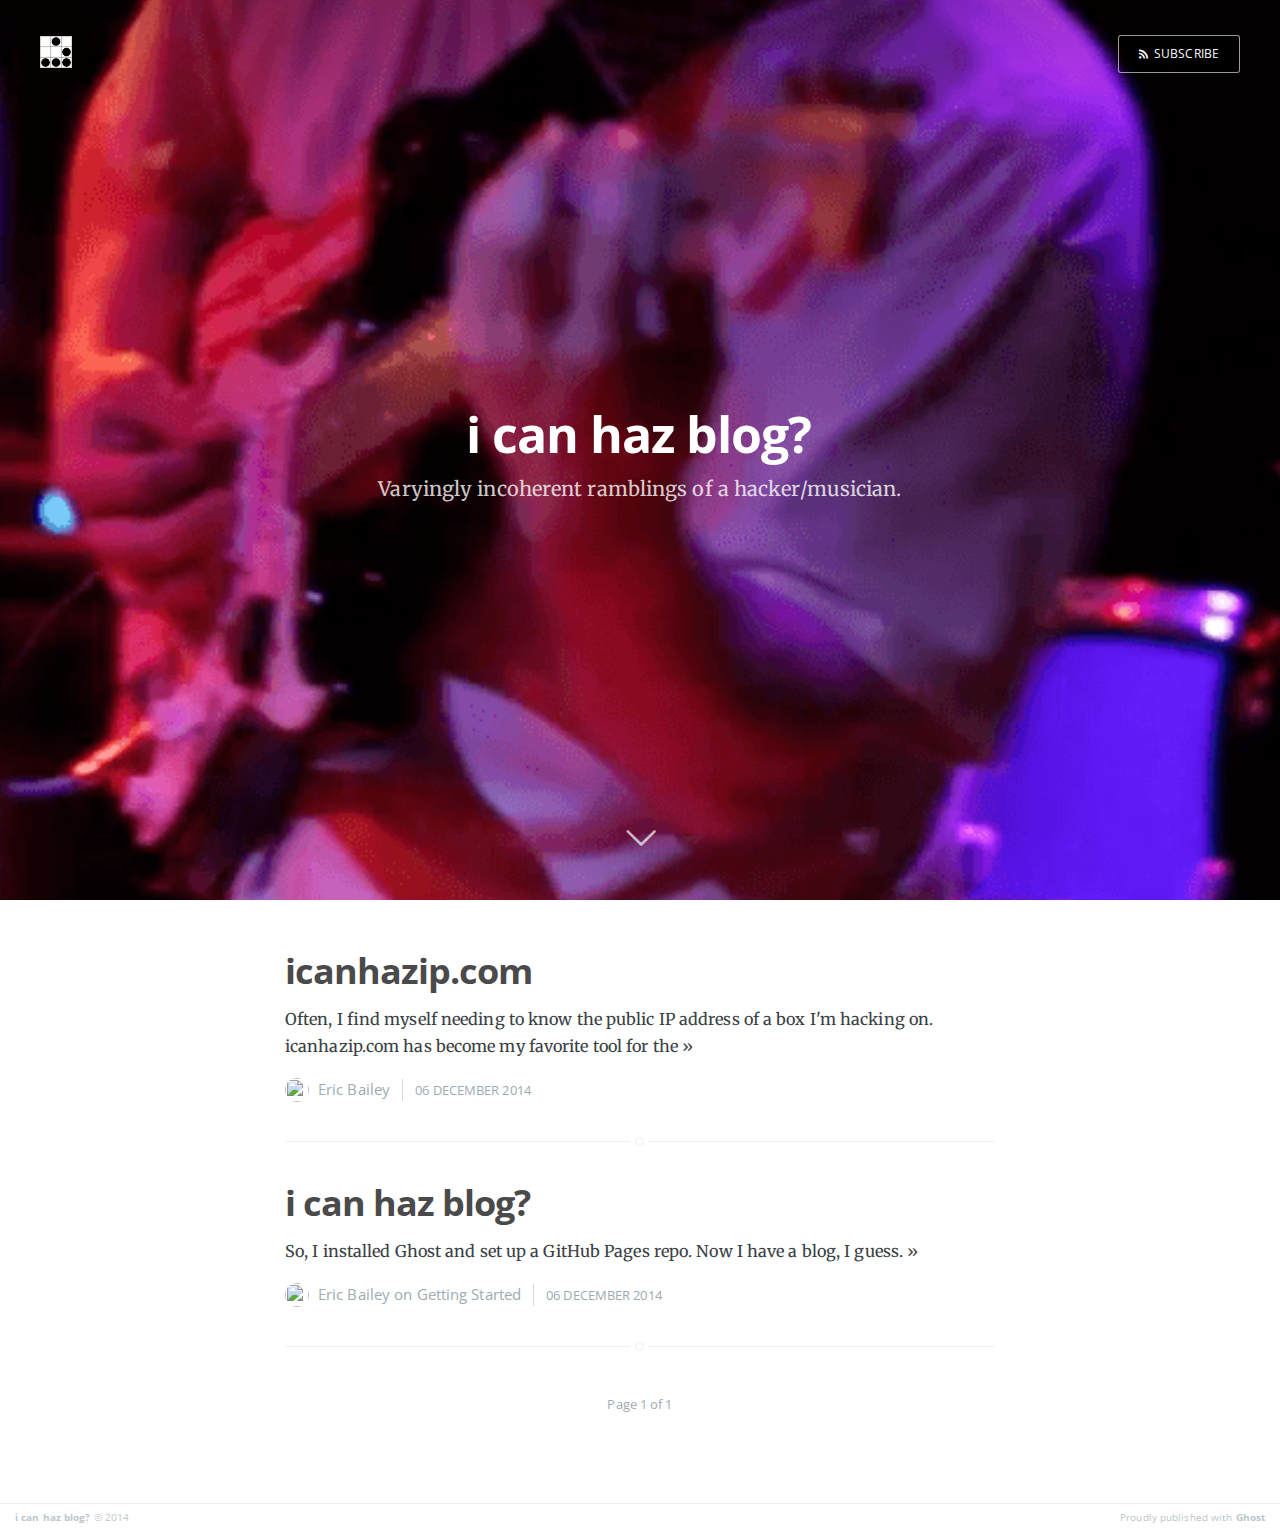
==== index.html @ 77fce828 "Blog update at 2014-12-06 21:45:17" ====
<head>
    <meta charset="utf-8">
    <meta http-equiv="X-UA-Compatible" content="IE=edge">

    <title>i can haz blog?</title>
    <meta name="description" content="Varyingly incoherent ramblings of a hacker/musician.">

    <meta name="HandheldFriendly" content="True">
    <meta name="viewport" content="width=device-width, initial-scale=1.0">

    <link rel="shortcut icon" href="favicon.ico">

    <link rel="stylesheet" type="text/css" href="assets/css/screen.css?v=f6a0a87b27">
    <link rel="stylesheet" type="text/css" href="http://fonts.googleapis.com/css?family=Merriweather:300,700,700italic,300italic%7COpen+Sans:700,400">
    <link rel="stylesheet" type="text/css" href="assets/css/prism.css?v=f6a0a87b27">

    <link rel="canonical" href="index.html">
    <meta name="generator" content="Ghost 0.5">
    <link rel="alternate" type="application/rss+xml" title="i can haz blog?" href="rss/index.html">
</head>
<body class="home-template">

    
<header class="main-header " style="background-image: url(content/images/2014/12/eb-optimized.png)">
    <nav class="main-nav overlay clearfix">
        <a class="blog-logo" href="index.html"><img src="content/images/2014/12/glider.png" alt="Blog Logo"></a>
        <a class="subscribe-button icon-feed" href="rss/index.rss">Subscribe</a>
    </nav>
    <div class="vertical">
        <div class="main-header-content inner">
            <h1 class="page-title">i can haz blog?</h1>
            <h2 class="page-description">Varyingly incoherent ramblings of a hacker/musician.</h2>
        </div>
    </div>
    <a class="scroll-down icon-arrow-left" href="index.html#content" data-offset="-45"><span class="hidden">Scroll Down</span></a>
</header>

<main id="content" class="content" role="main">

    <div class="extra-pagination inner">
        <nav class="pagination" role="navigation">
        <span class="page-number">Page 1 of 1</span>
    </nav>
    </div>
    
    <article class="post">
        <header class="post-header">
            <h2 class="post-title"><a href="icanhazip-com/">icanhazip.com</a></h2>
        </header>
        <section class="post-excerpt">
            <p>Often, I find myself needing to know the public IP address of a box I'm hacking on. icanhazip.com has become my favorite tool for the <a class="read-more" href="icanhazip-com/">»</a></p>
        </section>
        <footer class="post-meta">
            <img class="author-thumb" src="http://www.gravatar.com/avatar/527cc023ca1a56c9072424f7c44ab118?d=404&amp;s=250" alt="Author image" nopin="nopin">
            <a href="author/eric/">Eric Bailey</a>
            
            <time class="post-date" datetime="2014-12-06">06 December 2014</time>
        </footer>
    </article>
    <article class="post tag-getting-started">
        <header class="post-header">
            <h2 class="post-title"><a href="i-can-haz-blog/">i can haz blog?</a></h2>
        </header>
        <section class="post-excerpt">
            <p>So, I installed Ghost and set up a GitHub Pages repo. Now I have a blog, I guess. <a class="read-more" href="i-can-haz-blog/">»</a></p>
        </section>
        <footer class="post-meta">
            <img class="author-thumb" src="http://www.gravatar.com/avatar/527cc023ca1a56c9072424f7c44ab118?d=404&amp;s=250" alt="Author image" nopin="nopin">
            <a href="author/eric/">Eric Bailey</a>
             on <a href="tag/getting-started/">Getting Started</a>
            <time class="post-date" datetime="2014-12-06">06 December 2014</time>
        </footer>
    </article>
    
    <nav class="pagination" role="navigation">
        <span class="page-number">Page 1 of 1</span>
    </nav>

</main>

    <footer class="site-footer clearfix">
         <section class="copyright"><a href="index.html">i can haz blog?</a> © 2014</section>
         <section class="poweredby">Proudly published with <a href="https://ghost.org">Ghost</a></section>
    </footer>

    <script src="public/jquery.js?v=f6a0a87b27"></script>

    <script type="text/javascript" src="assets/js/jquery.fitvids.js?v=f6a0a87b27"></script>
    <script type="text/javascript" src="assets/js/index.js?v=f6a0a87b27"></script>
    <script type="text/javascript" src="assets/js/prism.js?v=f6a0a87b27"></script>

</body>
---- assets/css/screen.css ----
/* ==========================================================================
   Table of Contents
   ========================================================================== */

/*

    0.  Normalize
    1.  Icons
    2.  General
    3.  Utilities
    4.  General
    5.  Single Post
    6.  Tag Archive
    7.  Third Party Elements
    8.  Pagination
    9.  Footer
    10. Media Queries (Tablet)
    11. Media Queries (Mobile)
    12. Animations

*/

/* ==========================================================================
   0. Normalize.css v2.1.3 | MIT License | git.io/normalize | (minified)
   ========================================================================== */

article, aside, details,
figcaption, figure,
footer, header, hgroup,
main, nav, section,
summary { display: block; }
audio, canvas, video { display: inline-block; }
audio:not([controls]) { display: none; height: 0; }
[hidden], template { display: none; }
html {
   font-family: sans-serif;
   -ms-text-size-adjust: 100%;
   -webkit-text-size-adjust: 100%;
}
body { margin: 0; }
a { background: transparent; }
a:focus { outline: thin dotted; }
a:active, a:hover { outline: 0; }
h1 { font-size: 2em; margin: 0.67em 0; }
abbr[title] { border-bottom: 1px dotted; }
b, strong { font-weight: 700; }
dfn { font-style: italic; }
hr {
   -moz-box-sizing: content-box;
   box-sizing: content-box;
   height: 0;
}
mark { background: #FF0; color: #000; }
code, kbd, pre,
samp { font-family: monospace, serif; font-size: 1em; }
pre { white-space: pre-wrap; }
q { quotes: "\201C" "\201D" "\2018" "\2019"; }
small { font-size: 80%; }
sub, sup {
   font-size: 75%;
   line-height: 0;
   position: relative;
   vertical-align: baseline;
}
sup { top: -0.5em; }
sub { bottom: -0.25em; }
img { border: 0; }
svg:not(:root) { overflow: hidden; }
figure { margin: 0; }
fieldset {
   border: 1px solid #c0c0c0;
   margin: 0 2px;
   padding: 0.35em 0.625em 0.75em;
}
legend { border: 0; padding: 0; }
button, input, select,
textarea { font-family: inherit; font-size: 100%; margin: 0; }
button, input { line-height: normal; }
button, select { text-transform: none; }
button, html input[type="button"],
input[type="reset"], input[type="submit"] {
   -webkit-appearance: button;
   cursor: pointer;
}
button[disabled], html input[disabled] { cursor: default; }
input[type="checkbox"],
input[type="radio"] { box-sizing: border-box; padding: 0; }
input[type="search"] {
   -webkit-appearance: textfield;
   -moz-box-sizing: content-box;
   -webkit-box-sizing: content-box;
   box-sizing: content-box;
}
input[type="search"]::-webkit-search-cancel-button,
input[type="search"]::-webkit-search-decoration { -webkit-appearance: none; }
button::-moz-focus-inner,
input::-moz-focus-inner { border: 0; padding: 0; }
textarea { overflow: auto; vertical-align: top; }
table { border-collapse: collapse; border-spacing: 0; }


/* ==========================================================================
   1. Icons - Sets up the icon font and respective classes
   ========================================================================== */

/* Import the font file with the icons in it */
@font-face {
    font-family: "casper-icons";
    src:url("../fonts/casper-icons.eot");
    src:url("../fonts/casper-icons.eot?") format("embedded-opentype"),
        url("../fonts/casper-icons.woff") format("woff"),
        url("../fonts/casper-icons.ttf") format("truetype"),
        url("../fonts/casper-icons.svg") format("svg");
    font-weight: normal;
    font-style: normal;
}

/* Apply these base styles to all icons */
[class^="icon-"]:before, [class*=" icon-"]:before {
    font-family: "casper-icons", "Open Sans", sans-serif;
    speak: none;
    font-style: normal;
    font-weight: normal;
    font-variant: normal;
    text-transform: none;
    line-height: 1;
    text-decoration: none !important;
    -webkit-font-smoothing: antialiased;
    -moz-osx-font-smoothing: grayscale;
}

/* Each icon is created by inserting the correct character into the
   content of the :before pseudo element. Like a boss. */
.icon-ghost:before {
    content: "\f600";
}
.icon-feed:before {
    content: "\f601";
}
.icon-twitter:before {
    content: "\f602";
    font-size: 1.1em;
}
.icon-google-plus:before {
    content: "\f603";
}
.icon-facebook:before {
    content: "\f604";
}
.icon-arrow-left:before {
    content: "\f605";
}
.icon-stats:before {
    content: "\f606";
}
.icon-location:before {
    content: "\f607";
    margin-left: -3px; /* Tracking fix */
}
.icon-link:before {
    content: "\f608";
}


/* ==========================================================================
   2. General - Setting up some base styles
   ========================================================================== */

html {
    height: 100%;
    max-height: 100%;
    font-size: 62.5%;
    -webkit-tap-highlight-color: rgba(0, 0, 0, 0);
}

body {
    height: 100%;
    max-height: 100%;
    font-family: "Merriweather", serif;
    letter-spacing: 0.01rem;
    font-size: 1.8rem;
    line-height: 1.75em;
    color: #3A4145;
    -webkit-font-feature-settings: 'kern' 1;
    -moz-font-feature-settings: 'kern' 1;
    -o-font-feature-settings: 'kern' 1;
}

::-moz-selection {
    background: #D6EDFF;
}

::selection {
    background: #D6EDFF;
}

h1, h2, h3,
h4, h5, h6 {
    -webkit-font-feature-settings: 'dlig' 1, 'liga' 1, 'lnum' 1, 'kern' 1;
    -moz-font-feature-settings: 'dlig' 1, 'liga' 1, 'lnum' 1, 'kern' 1;
    -o-font-feature-settings: 'dlig' 1, 'liga' 1, 'lnum' 1, 'kern' 1;
    color: #2E2E2E;
    line-height: 1.15em;
    margin: 0 0 0.4em 0;
    font-family: "Open Sans", sans-serif;
}

h1 {
    font-size: 5rem;
    letter-spacing: -2px;
    text-indent: -3px;
}

h2 {
    font-size: 3.6rem;
    letter-spacing: -1px;
}

h3 {
    font-size: 3rem;
}

h4 {
    font-size: 2.5rem;
}

h5 {
    font-size: 2rem;
}

h6 {
    font-size: 2rem;
}

a {
    color: #4A4A4A;
    transition: color ease 0.3s;
}

a:hover {
    color: #111;
}

p, ul, ol, dl {
    -webkit-font-feature-settings: 'liga' 1, 'onum' 1, 'kern' 1;
    -moz-font-feature-settings: 'liga' 1, 'onum' 1, 'kern' 1;
    -o-font-feature-settings: 'liga' 1, 'onum' 1, 'kern' 1;
    margin: 0 0 1.75em 0;
}

ol, ul {
    padding-left: 3rem;
}

ol ol, ul ul,
ul ol, ol ul {
    margin: 0 0 0.4em 0;
    padding-left: 2em;
}

dl dt {
    float: left;
    width: 180px;
    overflow: hidden;
    clear: left;
    text-align: right;
    text-overflow: ellipsis;
    white-space: nowrap;
    font-weight: 700;
    margin-bottom: 1em;
}

dl dd {
    margin-left: 200px;
    margin-bottom: 1em
}

li {
    margin: 0.4em 0;
}

li li {
    margin: 0;
}

hr {
    display: block;
    height: 1px;
    border: 0;
    border-top: #EFEFEF 1px solid;
    margin: 3.2em 0;
    padding: 0;
}

blockquote {
    -moz-box-sizing: border-box;
    box-sizing: border-box;
    margin: 1.75em 0 1.75em -2.2em;
    padding: 0 0 0 1.75em;
    border-left: #4A4A4A 0.4em solid;
}

blockquote p {
    margin: 0.8em 0;
    font-style: italic;
}

blockquote small {
    display: inline-block;
    margin: 0.8em 0 0.8em 1.5em;
    font-size: 0.9em;
    color: #CCC;
}

blockquote small:before { content: "\2014 \00A0"; }

blockquote cite {
    font-weight: 700;
}

blockquote cite a { font-weight: normal; }

mark {
    background-color: #FFC336;
}

code, tt {
    padding: 1px 3px;
    font-family: Inconsolata, monospace, sans-serif;
    font-size: 0.85em;
    white-space: pre-wrap;
    border: #E3EDF3 1px solid;
    background: #F7FAFB;
    border-radius: 2px;
}

pre {
    -moz-box-sizing: border-box;
    box-sizing: border-box;
    margin: 0 0 1.75em 0;
    border: #E3EDF3 1px solid;
    width: 100%;
    padding: 10px;
    font-family: Inconsolata, monospace, sans-serif;
    font-size: 0.9em;
    white-space: pre;
    overflow: auto;
    background: #F7FAFB;
    border-radius: 3px;
}

pre code, tt {
    font-size: inherit;
    white-space: -moz-pre-wrap;
    white-space: pre-wrap;
    background: transparent;
    border: none;
    padding: 0;
}

kbd {
    display: inline-block;
    margin-bottom: 0.4em;
    padding: 1px 8px;
    border: #CCC 1px solid;
    color: #666;
    text-shadow: #FFF 0 1px 0;
    font-size: 0.9em;
    font-weight: 700;
    background: #F4F4F4;
    border-radius: 4px;
    box-shadow:
        0 1px 0 rgba(0, 0, 0, 0.2),
        0 1px 0 0 #fff inset;
}

table {
    -moz-box-sizing: border-box;
    box-sizing: border-box;
    margin: 1.75em 0;
    width: 100%;
    max-width: 100%;
    background-color: transparent;
}

table th,
table td {
    padding: 8px;
    line-height: 20px;
    text-align: left;
    vertical-align: top;
    border-top: #EFEFEF 1px solid;
}

table th { color: #000; }

table caption + thead tr:first-child th,
table caption + thead tr:first-child td,
table colgroup + thead tr:first-child th,
table colgroup + thead tr:first-child td,
table thead:first-child tr:first-child th,
table thead:first-child tr:first-child td {
    border-top: 0;
}

table tbody + tbody { border-top: #EFEFEF 2px solid; }

table table table { background-color: #FFF; }

table tbody > tr:nth-child(odd) > td,
table tbody > tr:nth-child(odd) > th {
    background-color: #F6F6F6;
}

table.plain tbody > tr:nth-child(odd) > td,
table.plain tbody > tr:nth-child(odd) > th {
   background: transparent;
}

iframe, .fluid-width-video-wrapper {
    display: block;
    margin: 1.75em 0;
}

/* When a video is inside the fitvids wrapper, drop the
margin on the iframe, cause it breaks stuff. */
.fluid-width-video-wrapper iframe {
    margin: 0;
}


/* ==========================================================================
   3. Utilities - These things get used a lot
   ========================================================================== */

/* Clears shit */
.clearfix:before,
.clearfix:after {
    content: " ";
    display: table;
}
.clearfix:after { clear: both; }
.clearfix { *zoom: 1; }

/* Hides shit */
.hidden {
    text-indent: -9999px;
    visibility: hidden;
    display: none;
}

/* Creates a responsive wrapper that makes our content scale nicely */
.inner {
    position: relative;
    width: 80%;
    max-width: 710px;
    margin: 0 auto;
}

/* Centres vertically yo. (IE8+) */
.vertical {
    display: table-cell;
    vertical-align: middle;
}


/* ==========================================================================
   4. General - The main styles for the the theme
   ========================================================================== */

/* Big cover image on the home page */
.main-header {
    position: relative;
    display: table;
    width: 100%;
    height: 100%;
    margin-bottom: 5rem;
    text-align: center;
    background: #222 no-repeat center center;
    background-size: cover;
    overflow: hidden;
}

.main-header .inner {
    width: 80%;
}

.main-nav {
    position: relative;
    padding: 35px 40px;
    margin: 0 0 30px 0;
}

.main-nav a {
    text-decoration: none;
    font-family: 'Open Sans', sans-serif;
}

/* Create a bouncing scroll-down arrow on homepage with cover image */
.scroll-down {
    display: block;
    position: absolute;
    z-index: 100;
    bottom: 45px;
    left: 50%;
    margin-left: -16px;
    width: 34px;
    height: 34px;
    font-size: 34px;
    text-align: center;
    text-decoration: none;
    color: rgba(255,255,255,0.7);
    -webkit-transform: rotate(-90deg);
    transform: rotate(-90deg);
    -webkit-animation: bounce 4s 2s infinite;
    animation: bounce 4s 2s infinite;
}

/* Stop it bouncing and increase contrast when hovered */
.scroll-down:hover {
    color: #fff;
    -webkit-animation: none;
    animation: none;
}

/* Put a semi-opaque radial gradient behind the icon to make it more visible
   on photos which happen to have a light background. */
.home-template .main-header:after {
    display: block;
    content: " ";
    width: 150px;
    height: 130px;
    border-radius: 100%;
    position: absolute;
    bottom: 0;
    left: 50%;
    margin-left: -75px;
    background: -moz-radial-gradient(center, ellipse cover,  rgba(0,0,0,0.15) 0%, rgba(0,0,0,0) 70%, rgba(0,0,0,0) 100%);
    background: -webkit-gradient(radial, center center, 0px, center center, 100%, color-stop(0%,rgba(0,0,0,0.15)), color-stop(70%,rgba(0,0,0,0)), color-stop(100%,rgba(0,0,0,0)));
    background: -webkit-radial-gradient(center, ellipse cover,  rgba(0,0,0,0.15) 0%,rgba(0,0,0,0) 70%,rgba(0,0,0,0) 100%);
    background: radial-gradient(ellipse at center,  rgba(0,0,0,0.15) 0%,rgba(0,0,0,0) 70%,rgba(0,0,0,0) 100%);
}

/* Hide when there's no cover image or on page2+ */
.no-cover .scroll-down,
.no-cover.main-header:after,
.archive-template .scroll-down,
.archive-template .main-header:after {
    display: none
}

/* Appears in the top right corner of your home page */
.blog-logo {
    display: block;
    float: left;
    background: none !important;
    border: none !important;
}

.blog-logo img {
    -webkit-box-sizing: border-box;
    -moz-box-sizing: border-box;
    box-sizing: border-box;
    display: block;
    height: 38px;
    padding: 1px 0 5px 0;
    width: auto;
}

.back-button {
    -webkit-box-sizing: border-box;
    -moz-box-sizing: border-box;
    box-sizing: border-box;
    display: inline-block;
    float: left;
    height: 38px;
    padding: 0 15px 0 10px;
    border: transparent 1px solid;
    color: #9EABB3;
    text-align: center;
    font-size: 12px;
    text-transform: uppercase;
    line-height: 35px;
    border-radius: 3px;
    background: rgba(0,0,0,0.1);
    transition: all ease 0.3s;
}
.back-button:before {
    position: relative;
    bottom: -2px;
    font-size: 13px;
    line-height: 0;
    margin-right: 8px;
}

.subscribe-button {
    -webkit-box-sizing: border-box;
    -moz-box-sizing: border-box;
    box-sizing: border-box;
    display: inline-block;
    float: right;
    height: 38px;
    padding: 0 20px;
    border: transparent 1px solid;
    color: #9EABB3;
    text-align: center;
    font-size: 12px;
    text-transform: uppercase;
    line-height: 35px;
    white-space: nowrap;
    border-radius: 3px;
    background: rgba(0,0,0,0.1);
    transition: all ease 0.3s;
}
.subscribe-button:before {
    font-size: 9px;
    margin-right: 6px;
}

/* Special styles when overlaid on an image*/
.main-nav.overlay {
    position: absolute;
    top: 0;
    left: 0;
    right: 0;
    height: 70px;
    border: none;
    background: -moz-linear-gradient(top, rgba(0,0,0,0.2) 0%, rgba(0,0,0,0) 100%);
    background: -webkit-gradient(linear, left top, left bottom, color-stop(0%,rgba(0,0,0,0.2)), color-stop(100%,rgba(0,0,0,0)));
    background: -webkit-linear-gradient(top, rgba(0,0,0,0.2) 0%,rgba(0,0,0,0) 100%);
    background: linear-gradient(to bottom, rgba(0,0,0,0.2) 0%,rgba(0,0,0,0) 100%);
}
.no-cover .main-nav.overlay,
.no-cover .back-button,
.no-cover .subscribe-button {
    background: none;
}

.main-nav.overlay a {
    color: #fff;
}

.main-nav.overlay .back-button,
.main-nav.overlay .subscribe-button {
    border-color: rgba(255,255,255,0.6);
}

.main-nav.overlay a:hover {
    color: #222;
    border-color: #fff;
    background: #fff;
    transition: all 0.1s ease;
}

/* Add a border to the buttons on hover */
.back-button:hover,
.subscribe-button:hover {
    border-color: #bfc8cd;
    color: #9EABB3;
}

/* The details of your blog. Defined in ghost/settings/ */
.page-title {
    margin: 10px 0 10px 0;
    font-size: 5rem;
    letter-spacing: -1px;
    font-weight: 700;
    font-family: "Open Sans", sans-serif;
    color: #fff;
}

.page-description {
    margin: 0;
    font-size: 2rem;
    line-height: 1.5em;
    font-weight: 400;
    font-family: "Merriweather", serif;
    letter-spacing: 0.01rem;
    color: rgba(255,255,255,0.8);
}

.no-cover.main-header {
    min-height: 160px;
    max-height: 40%;
    background: #f5f8fa;
}

.no-cover .page-title {
    color: rgba(0,0,0,0.8);
}

.no-cover .page-description {
    color: rgba(0,0,0,0.5);
}

.no-cover .main-nav.overlay .back-button,
.no-cover .main-nav.overlay .subscribe-button {
    color: rgba(0,0,0,0.4);
    border-color: rgba(0,0,0,0.3);
}

/* Add subtle load-in animation for content on the home page */
.home-template .page-title {
    -webkit-animation: fade-in-down 0.6s;
    animation: fade-in-down 0.6s;
    -webkit-animation-delay: 0.2s;
    animation-delay: 0.2s;
}
.home-template .page-description {
    -webkit-animation: fade-in-down 0.9s;
    animation: fade-in-down 0.9s;
    -webkit-animation-delay: 0.1s;
    animation-delay: 0.1s;
}

/* Every post, on every page, gets this style on its <article> tag */
.post {
    position: relative;
    width: 80%;
    max-width: 710px;
    margin: 4rem auto;
    padding-bottom: 4rem;
    border-bottom: #EBF2F6 1px solid;
    word-break: break-word;
    hyphens: auto;
}

/* Add a little circle in the middle of the border-bottom on our .post
   just for the lolz and stylepoints. */
.post:after {
    display: block;
    content: "";
    width: 7px;
    height: 7px;
    border: #E7EEF2 1px solid;
    position: absolute;
    bottom: -5px;
    left: 50%;
    margin-left: -5px;
    background: #FFF;
    -webkit-border-radius: 100%;
    -moz-border-radius: 100%;
    border-radius: 100%;
    box-shadow: #FFF 0 0 0 5px;
}

body:not(.post-template) .post-title {
    font-size: 3.6rem;
}

.post-title a {
    text-decoration: none;
}

.post-excerpt p {
    margin: 0;
    font-size: 0.9em;
    line-height: 1.7em;
}

.read-more {
    text-decoration: none;
}

.post-meta {
    display: block;
    margin: 1.75rem 0 0 0;
    font-family: "Open Sans", sans-serif;
    font-size: 1.5rem;
    line-height: 2.2rem;
    color: #9EABB3;
}

.author-thumb {
    width: 24px;
    height: 24px;
    float: left;
    margin-right: 9px;
    border-radius: 100%;
}

.post-meta a {
    color: #9EABB3;
    text-decoration: none;
}

.post-meta a:hover {
    text-decoration: underline;
}

.user-meta {
    position: relative;
    padding: 0.3rem 40px 0 100px;
    min-height: 77px;
}

.post-date {
    display: inline-block;
    margin-left: 8px;
    padding-left: 12px;
    border-left: #d5dbde 1px solid;
    text-transform: uppercase;
    font-size: 1.3rem;
    white-space: nowrap;
}

.user-image {
    position: absolute;
    top: 0;
    left: 0;
}

.user-name {
    display: block;
    font-weight: 700;
}

.user-bio {
    display: block;
    max-width: 440px;
    font-size: 1.4rem;
    line-height: 1.5em;
}

.publish-meta {
    position: absolute;
    top: 0;
    right: 0;
    padding: 4.3rem 0 4rem 0;
    text-align: right;
}

.publish-heading {
    display: block;
    font-weight: 700;
}

.publish-date {
    display: block;
    font-size: 1.4rem;
    line-height: 1.5em;
}


/* ==========================================================================
   5. Single Post - When you click on an individual post
   ========================================================================== */

.post-template .post-header {
   margin-bottom: 3.4rem;
}

.post-template .post-title {
    margin-bottom: 0;
}

.post-template .post-meta {
    margin: 0;
}

.post-template .post-date {
    padding: 0;
    margin: 0;
    border: none;
}

/* Stop .full-img from creating horizontal scroll - slight hack due to
   imperfections with browser width % calculations and rounding */
.post-template .content {
    overflow: hidden;
}

/* Tweak the .post wrapper style */
.post-template .post {
    margin-top: 0;
    border-bottom: none;
    padding-bottom: 0;
}

/* Kill that stylish little circle that was on the border, too */
.post-template .post:after {
    display: none;
}

/* Keep images centred and within the bounds of the post-width */
.post-content img {
    display: block;
    max-width: 100%;
    height: auto;
    margin: 0 auto;
    padding: 0.6em 0;
}

/* Break out larger images to be wider than the main text column
   the class is applied with jQuery */
.post-content .full-img {
    width: 126%;
    max-width: none;
    margin: 0 -13%;
}

/* The author credit area after the post */
.post-footer {
    position: relative;
    margin: 6rem 0 0 0;
    padding: 6rem 0 0 0;
    border-top: #EBF2F6 1px solid;
}

.post-footer h4 {
    font-size: 1.8rem;
    margin: 0;
}

.post-footer p {
    margin: 1rem 0;
    font-size: 1.4rem;
    line-height: 1.75em;
}

/* list of author links - location / url */
.author-meta {
    padding: 0;
    margin: 0;
    list-style: none;
    font-size: 1.4rem;
    line-height: 1;
    font-style: italic;
    color: #9EABB3;
}

.author-meta a {
    color: #9EABB3;
}
.author-meta a:hover {
    color: #111;
}

/* Create some space to the right for the share links */
.post-footer .author {
    margin-right: 180px;
}

.post-footer h4 a {
    color: #2e2e2e;
    text-decoration: none;
}

.post-footer h4 a:hover {
    text-decoration: underline;
}

/* Drop the share links in the space to the right.
   Doing it like this means it's easier for the author bio
   to be flexible at smaller screen sizes while the share
   links remain at a fixed width the whole time */
.post-footer .share {
    position: absolute;
    top: 6rem;
    right: 0;
    width: 140px;
}

.post-footer .share a {
    font-size: 1.8rem;
    display: inline-block;
    margin: 1rem 1.6rem 1.6rem 0;
    color: #BBC7CC;
    text-decoration: none;
}

.post-footer .share a:hover {
    color: #50585D;
}

/* The subscribe icon on the footer */
.subscribe {
    width: 28px;
    height: 28px;
    position: absolute;
    top: -14px;
    left: 50%;
    margin-left: -15px;
    border: #EBF2F6 1px solid;
    text-align: center;
    line-height: 2.4rem;
    border-radius: 50px;
    background: #FFF;
    transition: box-shadow 0.5s;
}

/* The RSS icon, inserted via icon font */
.subscribe:before {
    color: #D2DEE3;
    font-size: 10px;
    position: absolute;
    top: 2px;
    left: 9px;
    font-weight: 700;
    transition: color 0.5s ease;
}

/* Add a box shadow to on hover */
.subscribe:hover {
    box-shadow: rgba(0,0,0,0.05) 0 0 0 3px;
    transition: box-shadow 0.25s;
}

.subscribe:hover:before {
    color: #50585D;
}

/* CSS tooltip saying "Subscribe!" - initially hidden */
.tooltip {
    opacity: 0;
    display: block;
    width: 53px;
    padding: 4px 8px 5px 8px;
    position:absolute;
    top: -23px;
    left: -21px;
    color: rgba(255,255,255,0.9);
    font-size: 1.1rem;
    line-height: 1em;
    text-align: center;
    background: #50585D;
    border-radius: 20px;
    box-shadow: 0 1px 4px rgba(0,0,0,0.1);
    transition: opacity 0.3s ease, top 0.3s ease;
}

/* The little chiclet arrow under the tooltip, pointing down */
.tooltip:after {
    content: " ";
    border-width: 5px 5px 0 5px;
    border-style: solid;
    border-color: #50585D transparent;
    display: block;
    position: absolute;
    bottom: -4px;
    left: 50%;
    margin-left: -5px;
    z-index: 220;
    width: 0;
}

/* On hover, show the tooltip! */
.subscribe:hover .tooltip {
    opacity: 1;
    top: -33px;
}

/* ==========================================================================
   6. Author profile
   ========================================================================== */

.post-head.main-header {
    height: 65%;
    min-height: 180px;
}

.no-cover.post-head.main-header {
    height: 85px;
    min-height: 0;
    margin-bottom: 0;
    background: transparent;
}

.tag-head.main-header {
    height: 40%;
    min-height: 180px;
}

.author-head.main-header {
    height: 40%;
    min-height: 180px;
}

.no-cover.author-head.main-header {
    height: 10%;
    min-height: 100px;
    background: transparent;
}

.author-profile {
    padding: 0 15px 5rem 15px;
    border-bottom: #EBF2F6 1px solid;
    text-align: center;
}

/* Add a little circle in the middle of the border-bottom */
.author-profile:after {
    display: block;
    content: "";
    width: 7px;
    height: 7px;
    border: #E7EEF2 1px solid;
    position: absolute;
    bottom: -5px;
    left: 50%;
    margin-left: -5px;
    background: #FFF;
    -webkit-border-radius: 100%;
    -moz-border-radius: 100%;
    border-radius: 100%;
    box-shadow: #FFF 0 0 0 5px;
}

.author-image {
    -webkit-box-sizing: border-box;
    -moz-box-sizing: border-box;
    box-sizing: border-box;
    display: block;
    position: absolute;
    top: -40px;
    left: 50%;
    margin-left: -40px;
    width: 80px;
    height: 80px;
    border-radius: 100%;
    overflow: hidden;
    padding: 6px;
    background: #fff;
    z-index: 2;
    box-shadow: #E7EEF2 0 0 0 1px;
}

.author-image .img {
    position: relative;
    display: block;
    width: 100%;
    height: 100%;
    background-size: cover;
    background-position: center center;
    border-radius: 100%;
}

.author-profile .author-image {
    position: relative;
    left: auto;
    top: auto;
    width: 120px;
    height: 120px;
    padding: 3px;
    margin: -100px auto 0 auto;
    box-shadow: none;
}

.author-title {
    margin: 1.5rem 0 1rem;
}

.author-bio {
    font-size: 1.8rem;
    line-height: 1.5em;
    font-weight: 200;
    color: #50585D;
    letter-spacing: 0;
    text-indent: 0;
}

.author-meta {
    margin: 1.6rem 0;
}
/* Location, website, and link */
.author-profile .author-meta {
    margin: 2rem 0;
    font-family: "Merriweather", serif;
    letter-spacing: 0.01rem;
    font-size: 1.7rem;
}
.author-meta span {
    display: inline-block;
    margin: 0 2rem 1rem 0;
    word-wrap: break-word;
}
.author-meta a {
    text-decoration: none;
}

/* Turn off meta for page2+ to make room for extra
   pagination prev/next links */
.archive-template .author-profile .author-meta {
    display: none;
}

/* ==========================================================================
   7. Third Party Elements - Embeds from other services
   ========================================================================== */

/* Github */
.gist table {
    margin: 0;
    font-size: 1.4rem;
}
.gist .line-number {
    min-width: 25px;
    font-size: 1.1rem;
}

/* Pastebin */
.content .embedPastebin {
    margin-bottom: 1.75em;
}

/* ==========================================================================
   8. Pagination - Tools to let you flick between pages
   ========================================================================== */

/* The main wrapper for our pagination links */
.pagination {
    position: relative;
    width: 80%;
    max-width: 710px;
    margin: 4rem auto;
    font-family: "Open Sans", sans-serif;
    font-size: 1.3rem;
    color: #9EABB3;
    text-align: center;
}

.pagination a {
    color: #9EABB3;
    transition: all 0.2s ease;
}

/* Push the previous/next links out to the left/right */
.older-posts,
.newer-posts {
    position: absolute;
    display: inline-block;
    padding: 0 15px;
    border: #bfc8cd 1px solid;
    text-decoration: none;
    border-radius: 4px;
    transition: border ease 0.3s;
}

.older-posts {
    right: 0;
}

.page-number {
    display: inline-block;
    padding: 2px 0;
    min-width: 100px;
}

.newer-posts {
    left: 0;
}

.older-posts:hover,
.newer-posts:hover {
    color: #889093;
    border-color: #98a0a4;
}

.extra-pagination {
    display: none;
    border-bottom: #EBF2F6 1px solid;
}
.extra-pagination:after {
    display: block;
    content: "";
    width: 7px;
    height: 7px;
    border: #E7EEF2 1px solid;
    position: absolute;
    bottom: -5px;
    left: 50%;
    margin-left: -5px;
    background: #FFF;
    -webkit-border-radius: 100%;
    -moz-border-radius: 100%;
    border-radius: 100%;
    box-shadow: #FFF 0 0 0 5px;
}
.extra-pagination .pagination {
    width: auto;
}

/* On page2+ make all the headers smaller */
.archive-template .main-header {
    max-height: 30%;
}

/* On page2+ show extra pagination controls at the top of post list */
.archive-template .extra-pagination {
    display: block;
}


/* ==========================================================================
   9. Footer - The bottom of every page
   ========================================================================== */

.site-footer {
    position: relative;
    margin: 8rem 0 0 0;
    padding: 0.5rem 15px;
    border-top: #EBF2F6 1px solid;
    font-family: "Open Sans", sans-serif;
    font-size: 1rem;
    line-height: 1.75em;
    color: #BBC7CC;
}

.site-footer a {
    color: #BBC7CC;
    text-decoration: none;
    font-weight: bold;
}

.site-footer a:hover {
    color: #50585D;
}

.poweredby {
    display: block;
    width: 45%;
    float: right;
    text-align: right;
}

.copyright {
    display: block;
    width: 45%;
    float: left;
}


/* ==========================================================================
   10. Media Queries - Smaller than 900px
   ========================================================================== */

@media only screen and (max-width: 900px) {

    .main-nav {
        padding: 15px;
    }

    blockquote {
        margin-left: 0;
    }

    .main-header {
        -webkit-box-sizing: border-box;
        -moz-box-sizing: border-box;
        box-sizing: border-box;
        height: auto;
        min-height: 240px;
        height: 60%;
        padding: 15% 0;
    }

    .scroll-down,
    .home-template .main-header:after { display: none; }

    .archive-template .main-header {
        min-height: 180px;
        padding: 10% 0;
    }

    .blog-logo img {
        padding: 4px 0;
    }

    .page-title {
        font-size: 4rem;
        letter-spacing: -1px;
    }

    .page-description {
        font-size: 1.8rem;
        line-height: 1.5em;
    }

    .post {
        font-size: 0.95em
    }

    body:not(.post-template) .post-title {
        font-size: 3.2rem;
    }

    hr {
        margin: 2.4em 0;
    }

    ol, ul {
        padding-left: 2em;
    }

    h1 {
        font-size: 4.5rem;
        text-indent: -2px;
    }

    h2 {
        font-size: 3.6rem;
    }

    h3 {
        font-size: 3.1rem;
    }

    h4 {
        font-size: 2.5rem;
    }

    h5 {
        font-size: 2.2rem;
    }

    h6 {
        font-size: 1.8rem;
    }

    .author-profile {
        padding-bottom: 4rem;
    }

    .author-profile .author-bio {
        font-size: 1.6rem;
    }

    .author-meta span {
        display: block;
        margin: 1.5rem 0;
    }
    .author-profile .author-meta span {
        font-size: 1.6rem;
    }

    .post-head.main-header {
        height:45%;
    }

    .tag-head.main-header,
    .author-head.main-header {
        height: 30%;
    }

    .no-cover.post-head.main-header {
        height: 55px;
        padding: 0;
    }

    .no-cover.author-head.main-header {
        padding: 0;
    }

}


/* ==========================================================================
   11. Media Queries - Smaller than 500px
   ========================================================================== */

@media only screen and (max-width: 500px) {

    .main-header {
        margin-bottom: 15px;
        height: 40%;
    }

    .no-cover.main-header {
        height: 30%;
    }

    .archive-template .main-header {
        max-height: 20%;
        min-height: 160px;
        padding: 10% 0;
    }

    .main-nav {
        padding: 0;
        margin-bottom: 2rem;
        border-bottom: #e0e4e7 1px solid;
    }

    .blog-logo {
        padding: 10px 10px;
    }

    .blog-logo img {
        height: 26px;
    }

    .back-button,
    .subscribe-button {
        height: 44px;
        line-height: 41px;
        border-radius: 0;
        color: #2e2e2e;
        background: transparent;
    }
    .back-button:hover,
    .subscribe-button:hover {
        border-color: #ebeef0;
        color: #2e2e2e;
        background: #ebeef0;
    }

    .back-button {
        padding: 0 15px 0 10px;
    }

    .subscribe-button {
        padding: 0 12px;
    }

    .main-nav.overlay a:hover {
        color: #fff;
        border-color: transparent;
        background: transparent;
    }

    .no-cover .main-nav.overlay {
        background: none;
    }
    .no-cover .main-nav.overlay .back-button,
    .no-cover .main-nav.overlay .subscribe-button {
        border: none;
    }

    .main-nav.overlay .back-button,
    .main-nav.overlay .subscribe-button {
        border-color: transparent;
    }

    .blog-logo img {
        max-height: 80px;
    }

    .inner,
    .pagination {
        width: auto;
        margin: 2rem auto;
    }

    .post {
        width: auto;
        margin-top: 2rem;
        margin-bottom: 2rem;
        margin-left: 16px;
        margin-right: 16px;
        padding-bottom: 2rem;
        line-height: 1.65em;
    }

    .post-date {
        display: none;
    }

    .post-template .post-header {
        margin-bottom: 2rem;
    }

    .post-template .post-date {
        display: inline-block;
    }

    hr {
        margin: 1.75em 0;
    }

    p, ul, ol, dl {
        font-size: 0.95em;
        margin: 0 0 2.5rem 0;
    }

    .page-title {
        font-size: 3rem;
    }

    .post-excerpt p {
        font-size: 0.85em;
    }

    .page-description {
        font-size: 1.6rem;
    }

    h1, h2, h3,
    h4, h5, h6 {
        margin: 0 0 0.3em 0;
    }

    h1 {
        font-size: 2.8rem;
        letter-spacing: -1px;
    }

    h2 {
        font-size: 2.4rem;
        letter-spacing: 0;
    }

    h3 {
        font-size: 2.1rem;
    }

    h4 {
        font-size: 1.9rem;
    }

    h5 {
        font-size: 1.8rem;
    }

    h6 {
        font-size: 1.8rem;
    }

    body:not(.post-template) .post-title {
        font-size: 2.5rem;
    }

    .post-template .post {
        padding-bottom: 0;
        margin-bottom: 0;
    }

    .post-template .site-footer {
        margin-top: 0;
    }

    .post-content img {
        padding: 0;
    }

    .post-content .full-img {
        width: auto;
        width: calc(100% + 32px); /* expand with to image + margins */
        margin: 0 -16px; /* get rid of margins */
        min-width: 0;
        max-width: 112%; /* fallback when calc doesn't work */
    }

    .post-meta {
        font-size: 1.3rem;
        margin-top: 1rem;
    }

    .post-footer {
        padding: 5rem 0 3rem 0;
        text-align: center;
    }

    .post-footer .author {
        margin: 0 0 2rem 0;
        padding: 0 0 1.6rem 0;
        border-bottom: #EBF2F6 1px dashed;
    }

    .post-footer .share {
        position: static;
        width: auto;
    }

    .post-footer .share a {
        margin: 1.4rem 0.8rem 0 0.8rem;
    }

    .author-meta li {
        float: none;
        margin: 0;
        line-height: 1.75em;
    }

    .author-meta li:before {
        display: none;
    }

    .older-posts,
    .newer-posts {
        position: static;
        margin: 10px 0;
    }

    .page-number {
        display: block;
    }

    .site-footer {
        margin-top: 3rem;
    }

    .author-profile {
        padding-bottom: 2rem;
    }

    .post-head.main-header {
        height: 30%;
    }

    .tag-head.main-header,
    .author-head.main-header {
        height: 20%;
    }

    .author-profile .author-image {
        margin-top: -70px;
    }

    .author-profile .author-meta span {
        font-size: 1.4rem;
    }

    .archive-template .main-header .page-description {
        display: none;
    }

}


/* ==========================================================================
   12. Animations
   ========================================================================== */

/* Used to fade in title/desc on the home page */
@-webkit-keyframes fade-in-down {
    0% {
        opacity: 0;
        -webkit-transform: translateY(-10px);
        transform: translateY(-10px);
    }
    100% {
        opacity: 1;
        -webkit-transform: translateY(0);
        transform: translateY(0);
    }
}
@keyframes fade-in-down {
    0% {
        opacity: 0;
        -webkit-transform: translateY(-10px);
        transform: translateY(-10px);
    }
    100% {
        opacity: 1;
        -webkit-transform: translateY(0);
        transform: translateY(0);
    }
}

/* Used to bounce .scroll-down on home page */
@-webkit-keyframes bounce {
    0%, 10%, 25%, 40%, 50% {
        -webkit-transform: translateY(0) rotate(-90deg);
                transform: translateY(0) rotate(-90deg);
    }
    20% {
        -webkit-transform: translateY(-10px) rotate(-90deg);
                transform: translateY(-10px) rotate(-90deg);
    }
    30% {
        -webkit-transform: translateY(-5px) rotate(-90deg);
                transform: translateY(-5px) rotate(-90deg);
    }
}
@keyframes bounce {
    0%, 20%, 50%, 80%, 100% {
        -webkit-transform: translateY(0) rotate(-90deg);
                transform: translateY(0) rotate(-90deg);
    }
    40% {
        -webkit-transform: translateY(-10px) rotate(-90deg);
                transform: translateY(-10px) rotate(-90deg);
    }
    60% {
        -webkit-transform: translateY(-5px) rotate(-90deg);
                transform: translateY(-5px) rotate(-90deg);
    }
}


/* ==========================================================================
   End of file. Animations should be the last thing here. Do not add stuff
   below this point, or it will probably fuck everything up.
   ========================================================================== */
---- assets/css/prism.css ----
/* http://prismjs.com/download.html?themes=prism-okaidia&languages=markup+css+css-extras+clike+javascript+java+bash+c+cpp+python+sql+http+ruby+go+haskell+swift+objectivec+latex+git+scheme */
/**
 * okaidia theme for JavaScript, CSS and HTML
 * Loosely based on Monokai textmate theme by http://www.monokai.nl/
 * @author ocodia
 */

code[class*="language-"],
pre[class*="language-"] {
	color: #f8f8f2;
	text-shadow: 0 1px rgba(0, 0, 0, 0.3);
	font-family: Consolas, Monaco, 'Andale Mono', monospace;
	direction: ltr;
	text-align: left;
	white-space: pre;
	word-spacing: normal;
	word-break: normal;
	line-height: 1.5;

	-moz-tab-size: 4;
	-o-tab-size: 4;
	tab-size: 4;

	-webkit-hyphens: none;
	-moz-hyphens: none;
	-ms-hyphens: none;
	hyphens: none;
}

/* Code blocks */
pre[class*="language-"] {
	padding: 1em;
	margin: .5em 0;
	overflow: auto;
	border-radius: 0.3em;
}

:not(pre) > code[class*="language-"],
pre[class*="language-"] {
	background: #272822;
}

/* Inline code */
:not(pre) > code[class*="language-"] {
	padding: .1em;
	border-radius: .3em;
}

.token.comment,
.token.prolog,
.token.doctype,
.token.cdata {
	color: slategray;
}

.token.punctuation {
	color: #f8f8f2;
}

.namespace {
	opacity: .7;
}

.token.property,
.token.tag,
.token.constant,
.token.symbol,
.token.deleted {
	color: #f92672;
}

.token.boolean,
.token.number {
	color: #ae81ff;
}

.token.selector,
.token.attr-name,
.token.string,
.token.char,
.token.builtin,
.token.inserted {
	color: #a6e22e;
}

.token.operator,
.token.entity,
.token.url,
.language-css .token.string,
.style .token.string,
.token.variable {
	color: #f8f8f2;
}

.token.atrule,
.token.attr-value {
	color: #e6db74;
}

.token.keyword {
	color: #66d9ef;
}

.token.regex,
.token.important {
	color: #fd971f;
}

.token.important {
	font-weight: bold;
}

.token.entity {
	cursor: help;
}
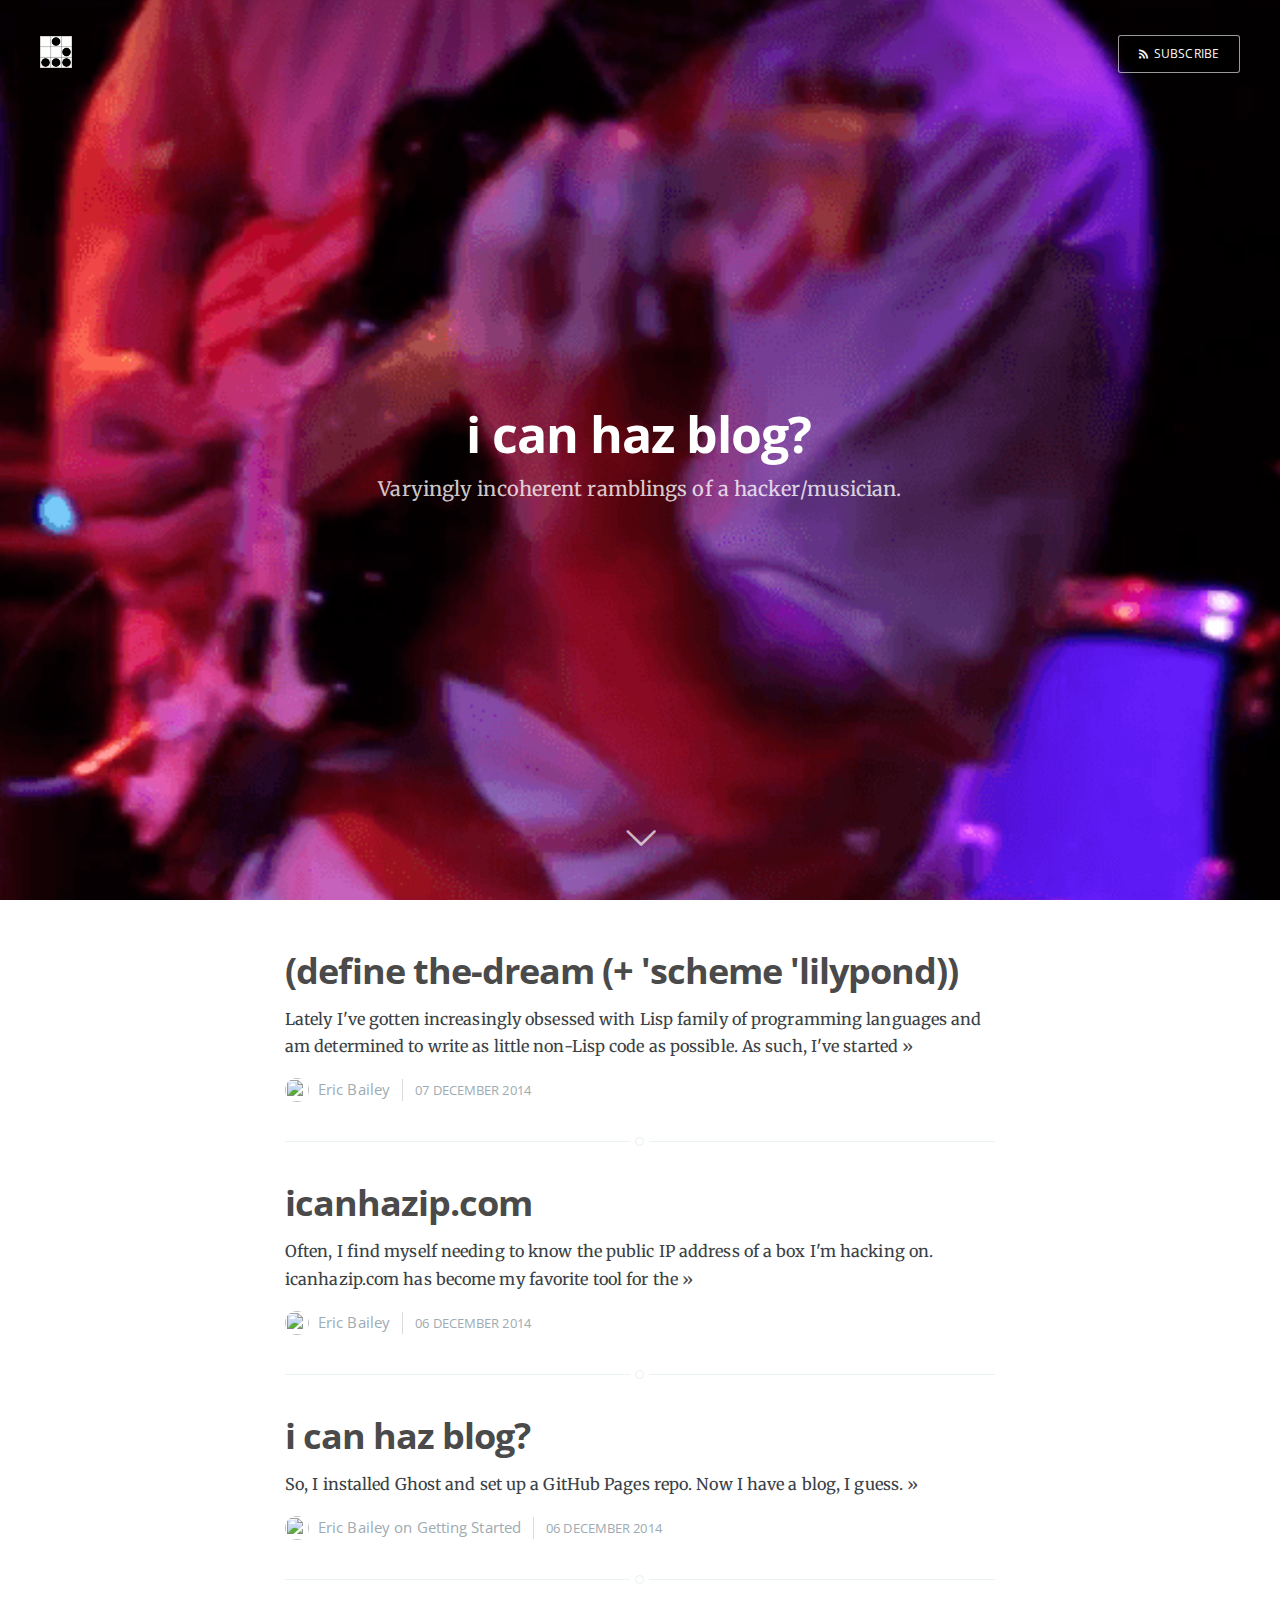
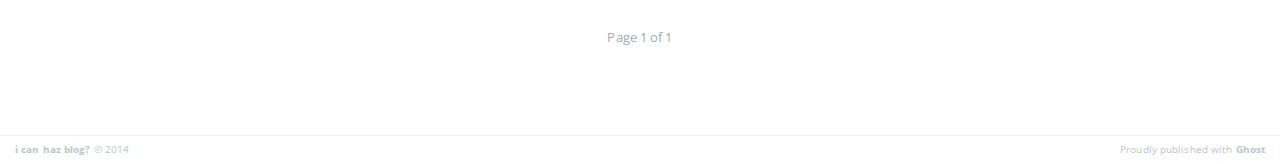
==== commit 6cba9964: "Blog update at 2014-12-07 22:51:12" ====
--- a/index.html
+++ b/index.html
@@ -11,21 +11,21 @@
 
     <link rel="shortcut icon" href="favicon.ico">
 
-    <link rel="stylesheet" type="text/css" href="assets/css/screen.css?v=f6a0a87b27">
+    <link rel="stylesheet" type="text/css" href="assets/css/screen.css?v=b96f2e101f">
     <link rel="stylesheet" type="text/css" href="http://fonts.googleapis.com/css?family=Merriweather:300,700,700italic,300italic%7COpen+Sans:700,400">
-    <link rel="stylesheet" type="text/css" href="assets/css/prism.css?v=f6a0a87b27">
+    <link rel="stylesheet" type="text/css" href="assets/css/prism.min.css?v=b96f2e101f">
 
-    <link rel="canonical" href="index.html">
+    <link rel="canonical" href="http://blog.ericb.me/">
     <meta name="generator" content="Ghost 0.5">
-    <link rel="alternate" type="application/rss+xml" title="i can haz blog?" href="rss/index.html">
+    <link rel="alternate" type="application/rss+xml" title="i can haz blog?" href="http://blog.ericb.me/rss/">
 </head>
 <body class="home-template">
 
     
 <header class="main-header " style="background-image: url(content/images/2014/12/eb-optimized.png)">
     <nav class="main-nav overlay clearfix">
-        <a class="blog-logo" href="index.html"><img src="content/images/2014/12/glider.png" alt="Blog Logo"></a>
-        <a class="subscribe-button icon-feed" href="rss/index.rss">Subscribe</a>
+        <a class="blog-logo" href="http://blog.ericb.me"><img src="content/images/2014/12/glider.png" alt="Blog Logo"></a>
+        <a class="subscribe-button icon-feed" href="http://blog.ericb.me/rss/">Subscribe</a>
     </nav>
     <div class="vertical">
         <div class="main-header-content inner">
@@ -46,10 +46,24 @@
     
     <article class="post">
         <header class="post-header">
-            <h2 class="post-title"><a href="icanhazip-com/">icanhazip.com</a></h2>
+            <h2 class="post-title"><a href="2014/12/07/the-dream-scheme-lilypond/">(define the-dream (+ 'scheme 'lilypond))</a></h2>
         </header>
         <section class="post-excerpt">
-            <p>Often, I find myself needing to know the public IP address of a box I'm hacking on. icanhazip.com has become my favorite tool for the <a class="read-more" href="icanhazip-com/">»</a></p>
+            <p> Lately I've gotten increasingly obsessed with Lisp family of programming languages and am determined to write as little non-Lisp code as possible. As such, I've started <a class="read-more" href="2014/12/07/the-dream-scheme-lilypond/">»</a></p>
+        </section>
+        <footer class="post-meta">
+            <img class="author-thumb" src="http://www.gravatar.com/avatar/527cc023ca1a56c9072424f7c44ab118?d=404&amp;s=250" alt="Author image" nopin="nopin">
+            <a href="author/eric/">Eric Bailey</a>
+            
+            <time class="post-date" datetime="2014-12-07">07 December 2014</time>
+        </footer>
+    </article>
+    <article class="post">
+        <header class="post-header">
+            <h2 class="post-title"><a href="2014/12/06/icanhazip-com/">icanhazip.com</a></h2>
+        </header>
+        <section class="post-excerpt">
+            <p>Often, I find myself needing to know the public IP address of a box I'm hacking on. icanhazip.com has become my favorite tool for the <a class="read-more" href="2014/12/06/icanhazip-com/">»</a></p>
         </section>
         <footer class="post-meta">
             <img class="author-thumb" src="http://www.gravatar.com/avatar/527cc023ca1a56c9072424f7c44ab118?d=404&amp;s=250" alt="Author image" nopin="nopin">
@@ -60,10 +74,10 @@
     </article>
     <article class="post tag-getting-started">
         <header class="post-header">
-            <h2 class="post-title"><a href="i-can-haz-blog/">i can haz blog?</a></h2>
+            <h2 class="post-title"><a href="2014/12/06/i-can-haz-blog/">i can haz blog?</a></h2>
         </header>
         <section class="post-excerpt">
-            <p>So, I installed Ghost and set up a GitHub Pages repo. Now I have a blog, I guess. <a class="read-more" href="i-can-haz-blog/">»</a></p>
+            <p>So, I installed Ghost and set up a GitHub Pages repo. Now I have a blog, I guess. <a class="read-more" href="2014/12/06/i-can-haz-blog/">»</a></p>
         </section>
         <footer class="post-meta">
             <img class="author-thumb" src="http://www.gravatar.com/avatar/527cc023ca1a56c9072424f7c44ab118?d=404&amp;s=250" alt="Author image" nopin="nopin">
@@ -80,14 +94,14 @@
 </main>
 
     <footer class="site-footer clearfix">
-         <section class="copyright"><a href="index.html">i can haz blog?</a> © 2014</section>
+         <section class="copyright"><a href="http://blog.ericb.me">i can haz blog?</a> © 2014</section>
          <section class="poweredby">Proudly published with <a href="https://ghost.org">Ghost</a></section>
     </footer>
 
-    <script src="public/jquery.js?v=f6a0a87b27"></script>
+    <script src="public/jquery.js?v=b96f2e101f"></script>
 
-    <script type="text/javascript" src="assets/js/jquery.fitvids.js?v=f6a0a87b27"></script>
-    <script type="text/javascript" src="assets/js/index.js?v=f6a0a87b27"></script>
-    <script type="text/javascript" src="assets/js/prism.js?v=f6a0a87b27"></script>
+    <script type="text/javascript" src="assets/js/jquery.fitvids.js?v=b96f2e101f"></script>
+    <script type="text/javascript" src="assets/js/index.js?v=b96f2e101f"></script>
+    <script type="text/javascript" src="assets/js/prism.min.js?v=b96f2e101f"></script>
 
 </body>
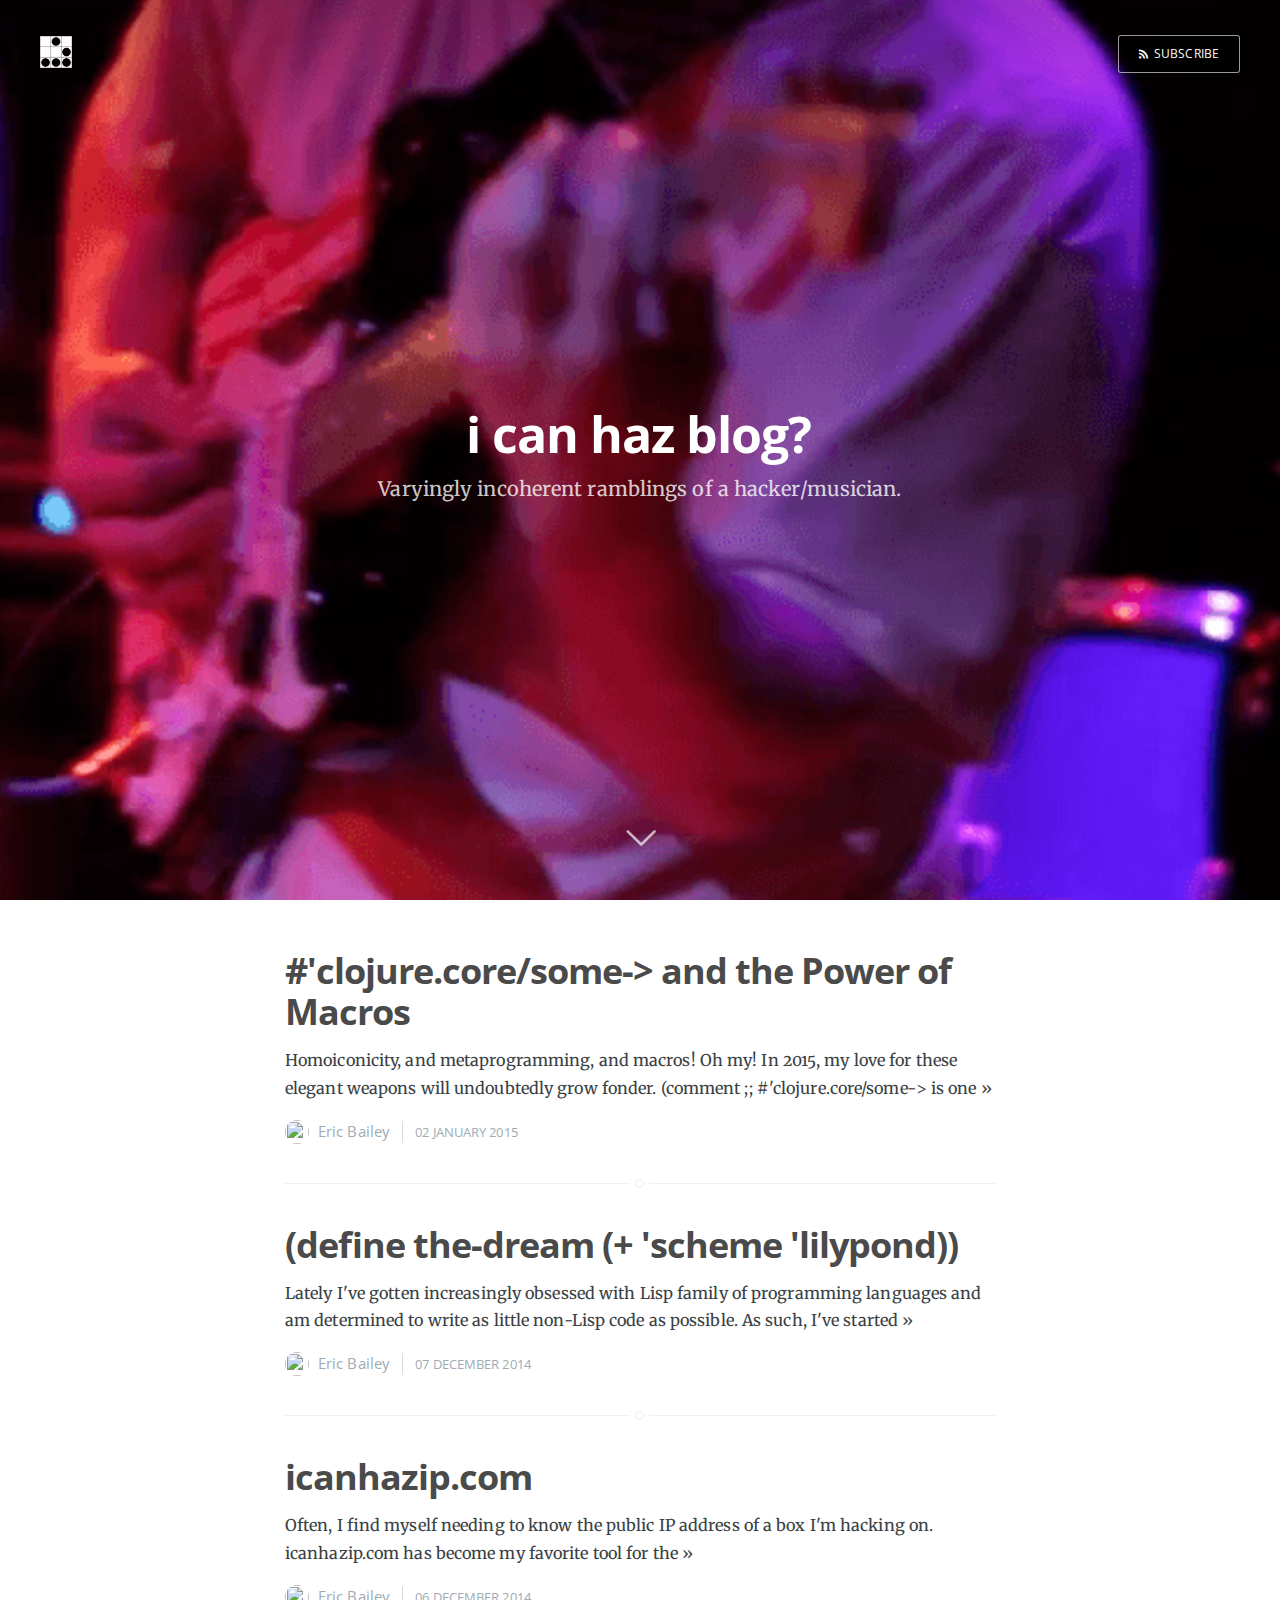
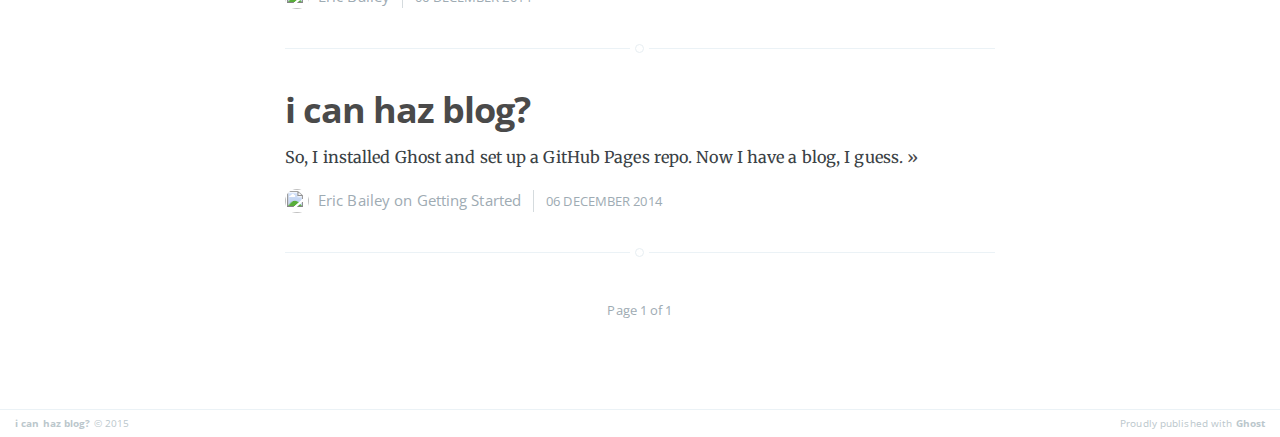
==== commit 6ad9a22a: "Blog update at 2015-01-03 01:08:21" ====
--- a/index.html
+++ b/index.html
@@ -11,9 +11,9 @@
 
     <link rel="shortcut icon" href="favicon.ico">
 
-    <link rel="stylesheet" type="text/css" href="assets/css/screen.css?v=b96f2e101f">
+    <link rel="stylesheet" type="text/css" href="assets/css/screen.css?v=eb003eefa1">
     <link rel="stylesheet" type="text/css" href="http://fonts.googleapis.com/css?family=Merriweather:300,700,700italic,300italic%7COpen+Sans:700,400">
-    <link rel="stylesheet" type="text/css" href="assets/css/prism.min.css?v=b96f2e101f">
+    <link rel="stylesheet" type="text/css" href="assets/css/prism.min.css?v=eb003eefa1">
 
     <link rel="canonical" href="http://blog.ericb.me/">
     <meta name="generator" content="Ghost 0.5">
@@ -44,6 +44,20 @@
     </nav>
     </div>
     
+    <article class="post">
+        <header class="post-header">
+            <h2 class="post-title"><a href="2015/01/02/the-power-of-macros/">#'clojure.core/some-&gt; and the Power of Macros</a></h2>
+        </header>
+        <section class="post-excerpt">
+            <p>Homoiconicity, and metaprogramming, and macros! Oh my! In 2015, my love for these elegant weapons will undoubtedly grow fonder. (comment   ;; #'clojure.core/some-&gt; is one <a class="read-more" href="2015/01/02/the-power-of-macros/">»</a></p>
+        </section>
+        <footer class="post-meta">
+            <img class="author-thumb" src="http://www.gravatar.com/avatar/527cc023ca1a56c9072424f7c44ab118?d=404&amp;s=250" alt="Author image" nopin="nopin">
+            <a href="author/eric/">Eric Bailey</a>
+            
+            <time class="post-date" datetime="2015-01-02">02 January 2015</time>
+        </footer>
+    </article>
     <article class="post">
         <header class="post-header">
             <h2 class="post-title"><a href="2014/12/07/the-dream-scheme-lilypond/">(define the-dream (+ 'scheme 'lilypond))</a></h2>
@@ -94,14 +108,15 @@
 </main>
 
     <footer class="site-footer clearfix">
-         <section class="copyright"><a href="http://blog.ericb.me">i can haz blog?</a> © 2014</section>
+         <section class="copyright"><a href="http://blog.ericb.me">i can haz blog?</a> © 2015</section>
          <section class="poweredby">Proudly published with <a href="https://ghost.org">Ghost</a></section>
     </footer>
 
-    <script src="public/jquery.js?v=b96f2e101f"></script>
+    <script src="public/jquery.js?v=eb003eefa1"></script>
 
-    <script type="text/javascript" src="assets/js/jquery.fitvids.js?v=b96f2e101f"></script>
-    <script type="text/javascript" src="assets/js/index.js?v=b96f2e101f"></script>
-    <script type="text/javascript" src="assets/js/prism.min.js?v=b96f2e101f"></script>
+    <script type="text/javascript" src="assets/js/jquery.fitvids.js?v=eb003eefa1"></script>
+    <script type="text/javascript" src="assets/js/index.js?v=eb003eefa1"></script>
+    <script type="text/javascript" src="assets/js/prism.min.js?v=eb003eefa1"></script>
+    <script type="text/javascript" src="assets/js/prism.clojure.js?v=eb003eefa1"></script>
 
 </body>
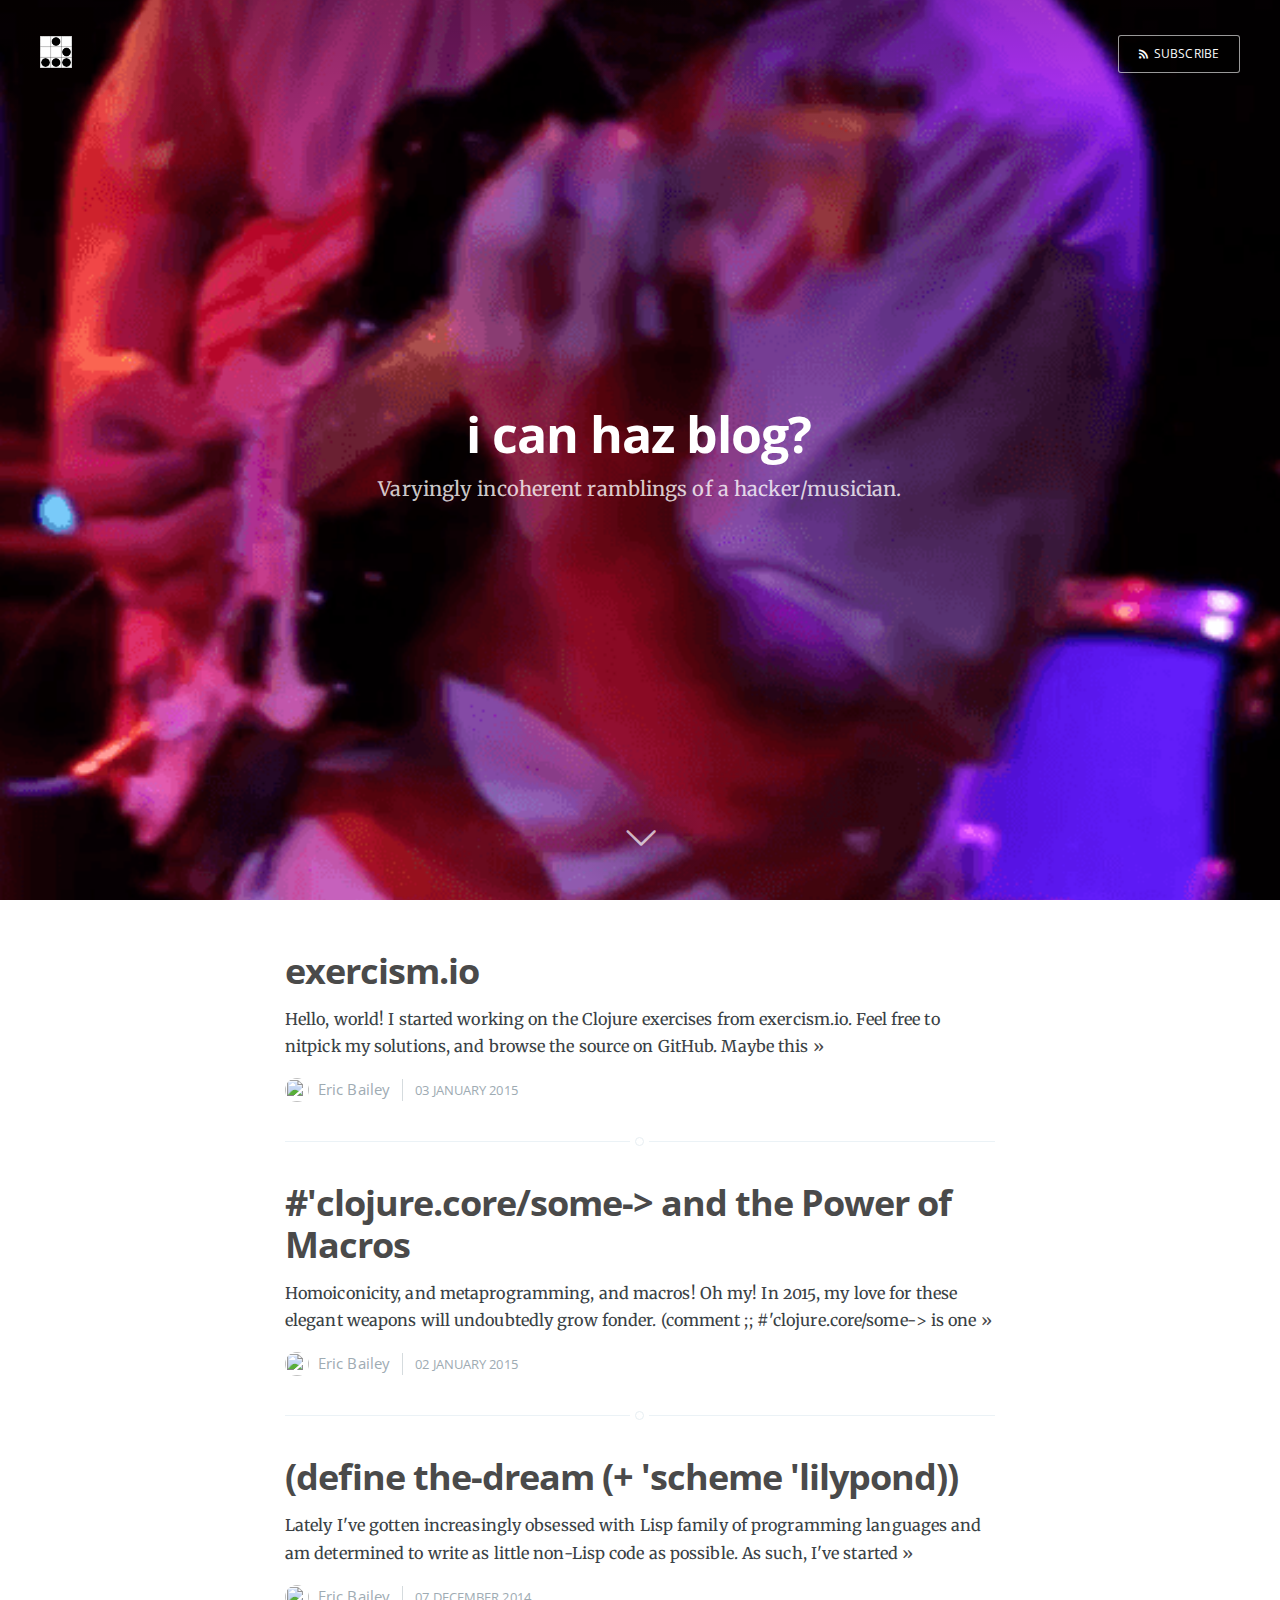
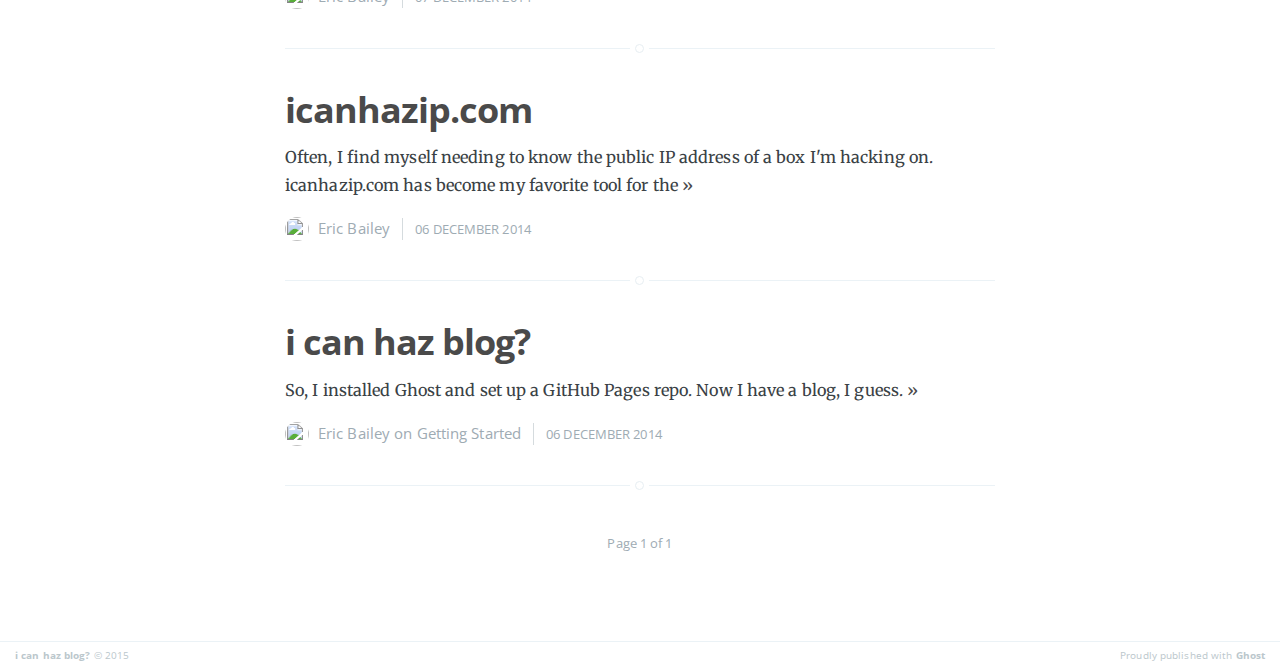
==== commit 94c41f1f: "Blog update at 2015-01-03 23:17:36" ====
--- a/index.html
+++ b/index.html
@@ -11,9 +11,9 @@
 
     <link rel="shortcut icon" href="favicon.ico">
 
-    <link rel="stylesheet" type="text/css" href="assets/css/screen.css?v=eb003eefa1">
+    <link rel="stylesheet" type="text/css" href="assets/css/screen.css?v=6068351e2b">
     <link rel="stylesheet" type="text/css" href="http://fonts.googleapis.com/css?family=Merriweather:300,700,700italic,300italic%7COpen+Sans:700,400">
-    <link rel="stylesheet" type="text/css" href="assets/css/prism.min.css?v=eb003eefa1">
+    <link rel="stylesheet" type="text/css" href="assets/css/prism.min.css?v=6068351e2b">
 
     <link rel="canonical" href="http://blog.ericb.me/">
     <meta name="generator" content="Ghost 0.5">
@@ -44,6 +44,20 @@
     </nav>
     </div>
     
+    <article class="post">
+        <header class="post-header">
+            <h2 class="post-title"><a href="2015/01/03/exercism-io/">exercism.io</a></h2>
+        </header>
+        <section class="post-excerpt">
+            <p>Hello, world! I started working on the Clojure exercises from exercism.io. Feel free to nitpick my solutions, and browse the source on GitHub. Maybe this <a class="read-more" href="2015/01/03/exercism-io/">»</a></p>
+        </section>
+        <footer class="post-meta">
+            <img class="author-thumb" src="http://www.gravatar.com/avatar/527cc023ca1a56c9072424f7c44ab118?d=404&amp;s=250" alt="Author image" nopin="nopin">
+            <a href="author/eric/">Eric Bailey</a>
+            
+            <time class="post-date" datetime="2015-01-03">03 January 2015</time>
+        </footer>
+    </article>
     <article class="post">
         <header class="post-header">
             <h2 class="post-title"><a href="2015/01/02/the-power-of-macros/">#'clojure.core/some-&gt; and the Power of Macros</a></h2>
@@ -112,11 +126,11 @@
          <section class="poweredby">Proudly published with <a href="https://ghost.org">Ghost</a></section>
     </footer>
 
-    <script src="public/jquery.js?v=eb003eefa1"></script>
+    <script src="public/jquery.js?v=6068351e2b"></script>
 
-    <script type="text/javascript" src="assets/js/jquery.fitvids.js?v=eb003eefa1"></script>
-    <script type="text/javascript" src="assets/js/index.js?v=eb003eefa1"></script>
-    <script type="text/javascript" src="assets/js/prism.min.js?v=eb003eefa1"></script>
-    <script type="text/javascript" src="assets/js/prism.clojure.js?v=eb003eefa1"></script>
+    <script type="text/javascript" src="assets/js/jquery.fitvids.js?v=6068351e2b"></script>
+    <script type="text/javascript" src="assets/js/index.js?v=6068351e2b"></script>
+    <script type="text/javascript" src="assets/js/prism.min.js?v=6068351e2b"></script>
+    <script type="text/javascript" src="assets/js/prism.clojure.js?v=6068351e2b"></script>
 
 </body>
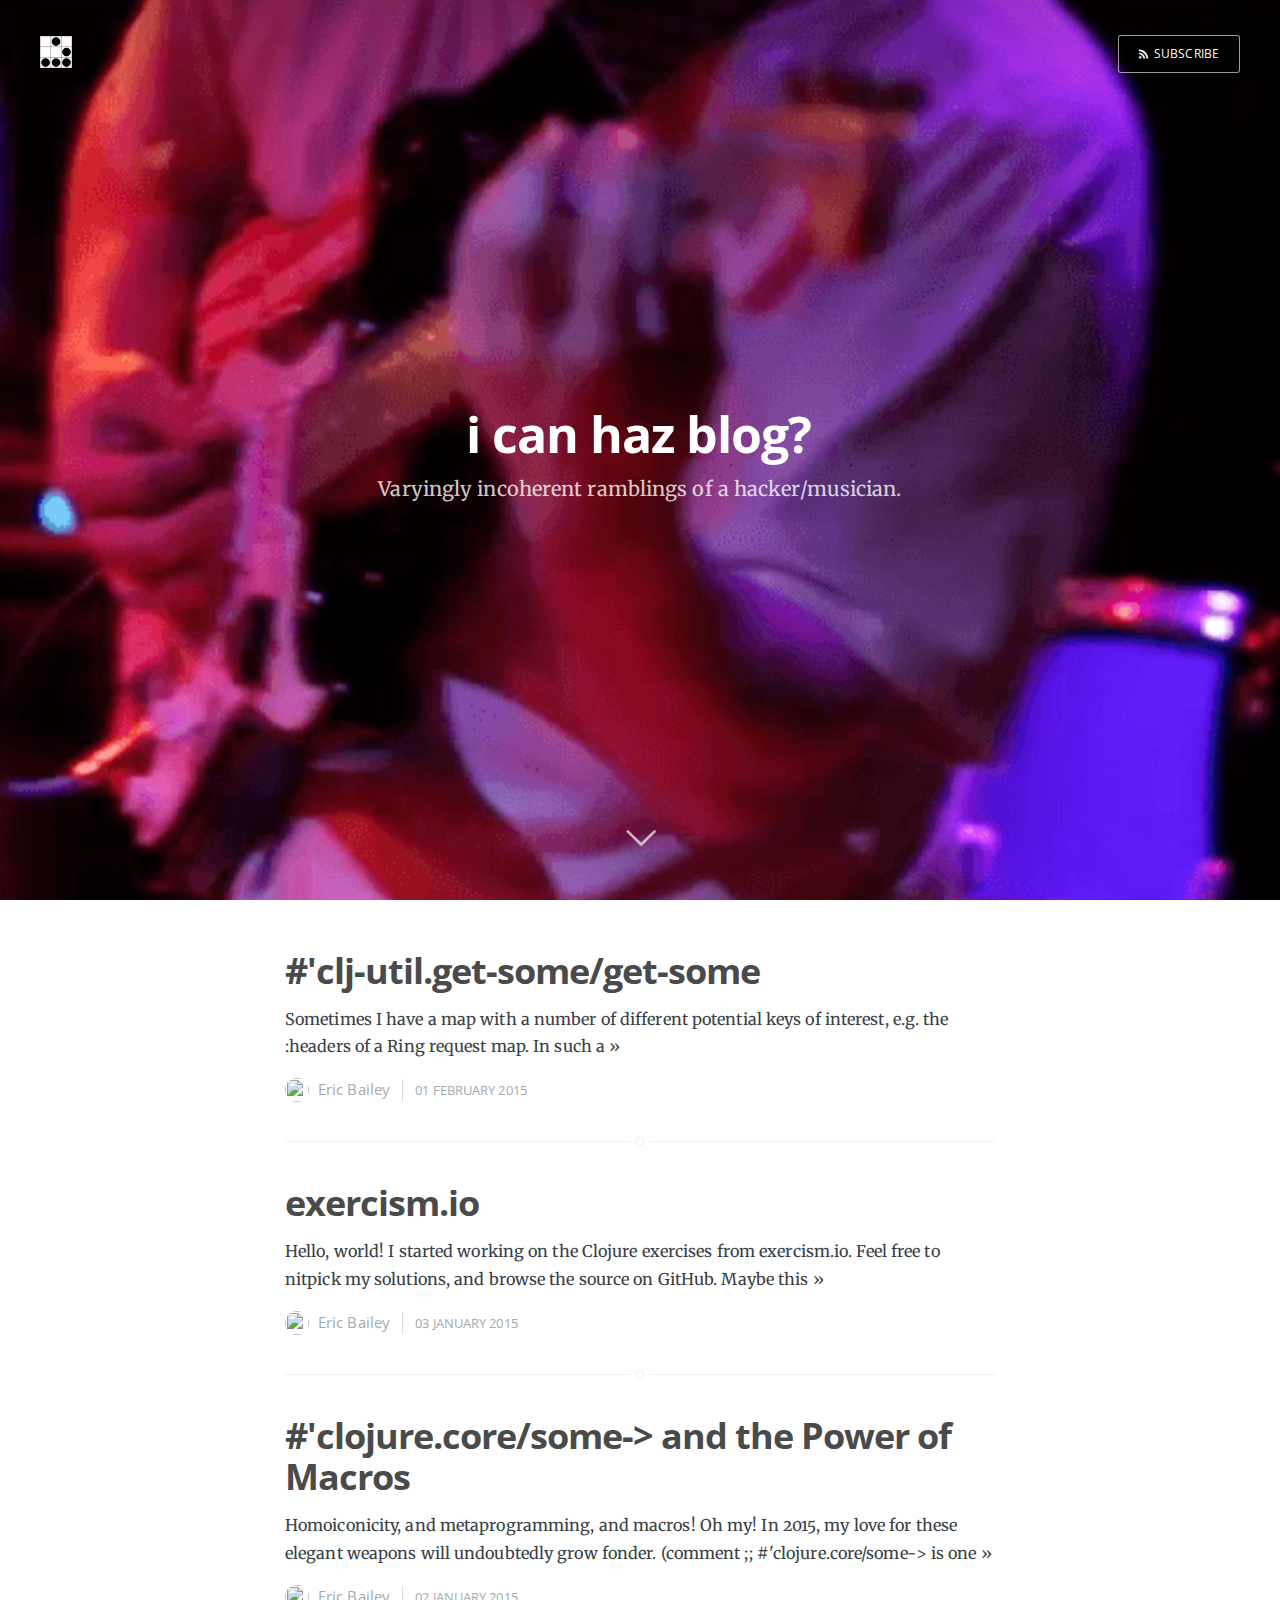
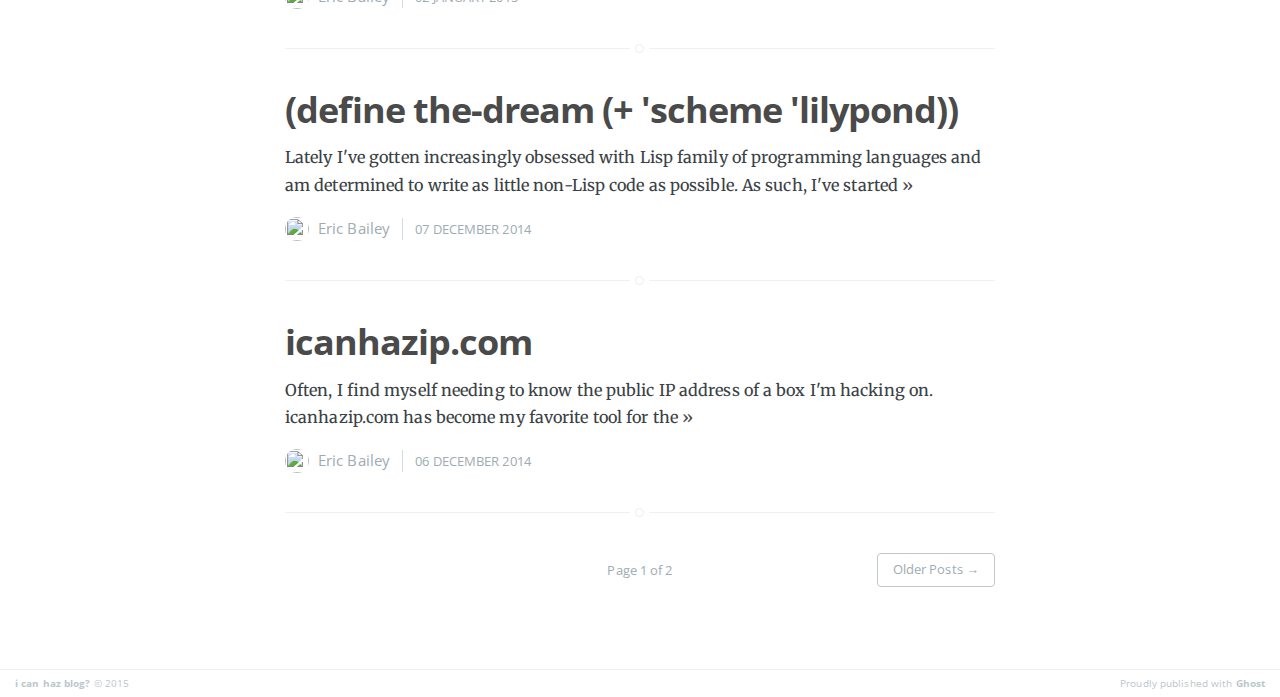
==== commit a4670554: "Blog update at 2015-02-01 23:28:31" ====
--- a/index.html
+++ b/index.html
@@ -11,11 +11,12 @@
 
     <link rel="shortcut icon" href="favicon.ico">
 
-    <link rel="stylesheet" type="text/css" href="assets/css/screen.css?v=6068351e2b">
+    <link rel="stylesheet" type="text/css" href="assets/css/screen.css?v=bb1db1a067">
     <link rel="stylesheet" type="text/css" href="http://fonts.googleapis.com/css?family=Merriweather:300,700,700italic,300italic%7COpen+Sans:700,400">
-    <link rel="stylesheet" type="text/css" href="assets/css/prism.min.css?v=6068351e2b">
+    <link rel="stylesheet" type="text/css" href="assets/css/prism.min.css?v=bb1db1a067">
 
     <link rel="canonical" href="http://blog.ericb.me/">
+    <link rel="next" href="http://blog.ericb.me/page/2/">
     <meta name="generator" content="Ghost 0.5">
     <link rel="alternate" type="application/rss+xml" title="i can haz blog?" href="http://blog.ericb.me/rss/">
 </head>
@@ -40,10 +41,25 @@
 
     <div class="extra-pagination inner">
         <nav class="pagination" role="navigation">
-        <span class="page-number">Page 1 of 1</span>
+        <span class="page-number">Page 1 of 2</span>
+            <a class="older-posts" href="page/2/">Older Posts →</a>
     </nav>
     </div>
     
+    <article class="post">
+        <header class="post-header">
+            <h2 class="post-title"><a href="2015/02/01/get-some/">#'clj-util.get-some/get-some</a></h2>
+        </header>
+        <section class="post-excerpt">
+            <p>Sometimes I have a map with a number of different potential keys of interest, e.g. the :headers of a Ring request map. In such a <a class="read-more" href="2015/02/01/get-some/">»</a></p>
+        </section>
+        <footer class="post-meta">
+            <img class="author-thumb" src="http://www.gravatar.com/avatar/527cc023ca1a56c9072424f7c44ab118?d=404&amp;s=250" alt="Author image" nopin="nopin">
+            <a href="author/eric/">Eric Bailey</a>
+            
+            <time class="post-date" datetime="2015-02-01">01 February 2015</time>
+        </footer>
+    </article>
     <article class="post">
         <header class="post-header">
             <h2 class="post-title"><a href="2015/01/03/exercism-io/">exercism.io</a></h2>
@@ -100,23 +116,10 @@
             <time class="post-date" datetime="2014-12-06">06 December 2014</time>
         </footer>
     </article>
-    <article class="post tag-getting-started">
-        <header class="post-header">
-            <h2 class="post-title"><a href="2014/12/06/i-can-haz-blog/">i can haz blog?</a></h2>
-        </header>
-        <section class="post-excerpt">
-            <p>So, I installed Ghost and set up a GitHub Pages repo. Now I have a blog, I guess. <a class="read-more" href="2014/12/06/i-can-haz-blog/">»</a></p>
-        </section>
-        <footer class="post-meta">
-            <img class="author-thumb" src="http://www.gravatar.com/avatar/527cc023ca1a56c9072424f7c44ab118?d=404&amp;s=250" alt="Author image" nopin="nopin">
-            <a href="author/eric/">Eric Bailey</a>
-             on <a href="tag/getting-started/">Getting Started</a>
-            <time class="post-date" datetime="2014-12-06">06 December 2014</time>
-        </footer>
-    </article>
     
     <nav class="pagination" role="navigation">
-        <span class="page-number">Page 1 of 1</span>
+        <span class="page-number">Page 1 of 2</span>
+            <a class="older-posts" href="page/2/">Older Posts →</a>
     </nav>
 
 </main>
@@ -126,11 +129,11 @@
          <section class="poweredby">Proudly published with <a href="https://ghost.org">Ghost</a></section>
     </footer>
 
-    <script src="public/jquery.js?v=6068351e2b"></script>
+    <script src="public/jquery.js?v=bb1db1a067"></script>
 
-    <script type="text/javascript" src="assets/js/jquery.fitvids.js?v=6068351e2b"></script>
-    <script type="text/javascript" src="assets/js/index.js?v=6068351e2b"></script>
-    <script type="text/javascript" src="assets/js/prism.min.js?v=6068351e2b"></script>
-    <script type="text/javascript" src="assets/js/prism.clojure.js?v=6068351e2b"></script>
+    <script type="text/javascript" src="assets/js/jquery.fitvids.js?v=bb1db1a067"></script>
+    <script type="text/javascript" src="assets/js/index.js?v=bb1db1a067"></script>
+    <script type="text/javascript" src="assets/js/prism.min.js?v=bb1db1a067"></script>
+    <script type="text/javascript" src="assets/js/prism.clojure.js?v=bb1db1a067"></script>
 
 </body>
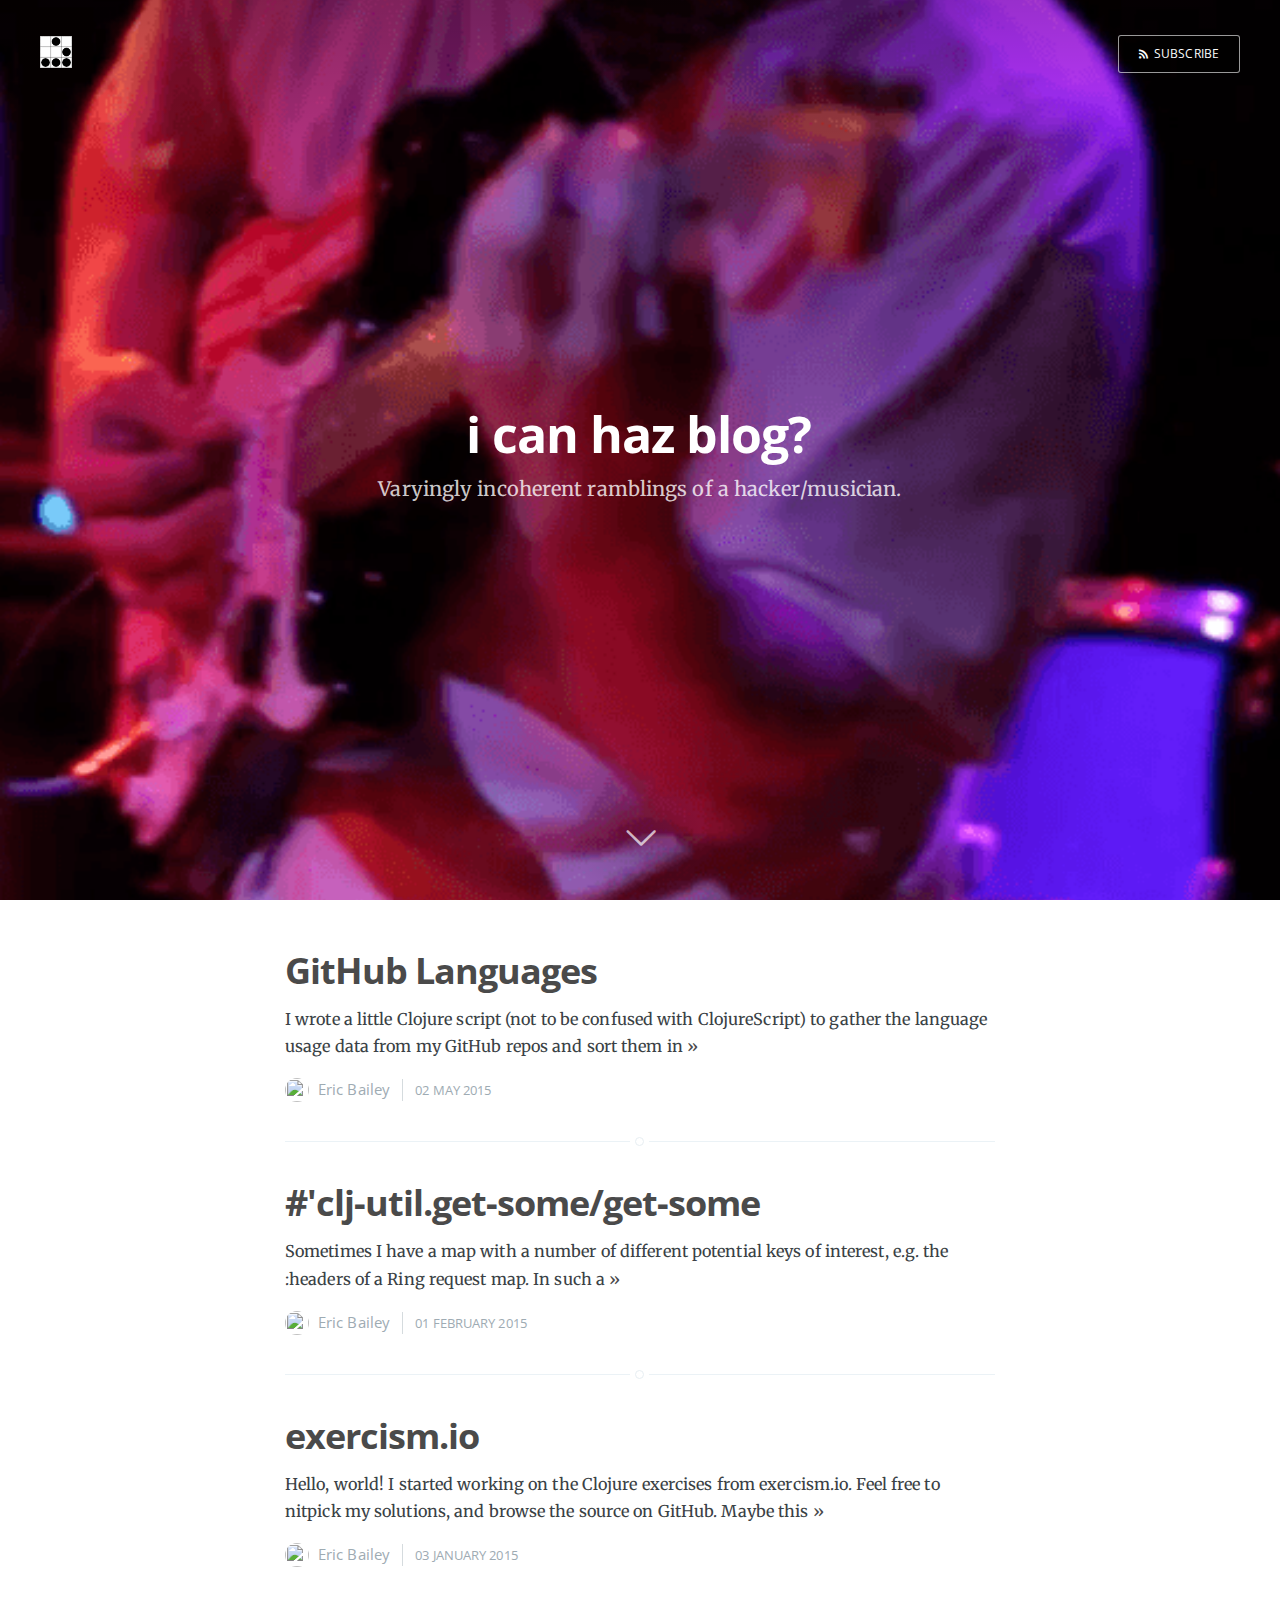
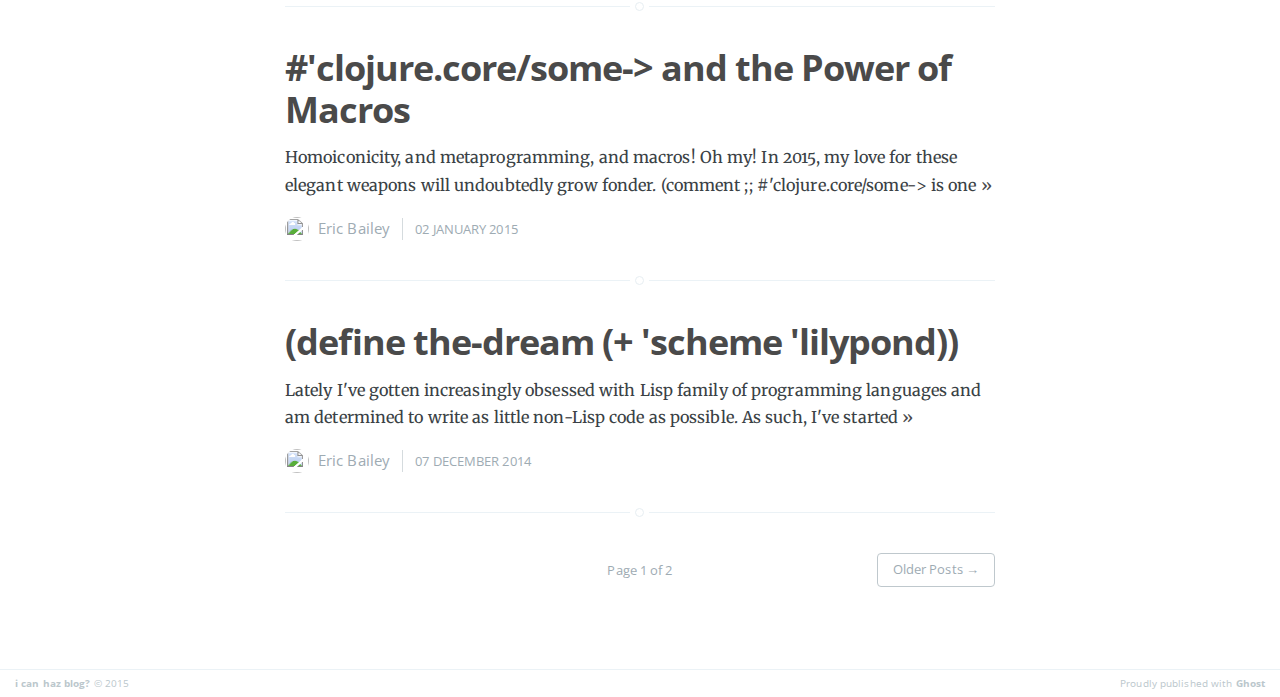
==== commit ed4c9fb0: "Blog update at 2015-05-02 07:48:34" ====
--- a/index.html
+++ b/index.html
@@ -11,13 +11,38 @@
 
     <link rel="shortcut icon" href="favicon.ico">
 
-    <link rel="stylesheet" type="text/css" href="assets/css/screen.css?v=bb1db1a067">
+    <link rel="stylesheet" type="text/css" href="assets/css/screen.css?v=ee75d8672a">
     <link rel="stylesheet" type="text/css" href="http://fonts.googleapis.com/css?family=Merriweather:300,700,700italic,300italic%7COpen+Sans:700,400">
-    <link rel="stylesheet" type="text/css" href="assets/css/prism.min.css?v=bb1db1a067">
+    <link rel="stylesheet" type="text/css" href="assets/css/prism.min.css?v=ee75d8672a">
 
     <link rel="canonical" href="http://blog.ericb.me/">
     <link rel="next" href="http://blog.ericb.me/page/2/">
-    <meta name="generator" content="Ghost 0.5">
+    
+    <meta property="og:site_name" content="i can haz blog?">
+    <meta property="og:type" content="website">
+    <meta property="og:title" content="i can haz blog?">
+    <meta property="og:description" content="Varyingly incoherent ramblings of a hacker/musician.">
+    <meta property="og:url" content="http://blog.ericb.me/">
+    <meta property="og:image" content="http://blog.ericb.me/content/images/2014/12/eb-optimized.png">
+    
+    <meta name="twitter:card" content="summary_large_image">
+    <meta name="twitter:title" content="i can haz blog?">
+    <meta name="twitter:description" content="Varyingly incoherent ramblings of a hacker/musician.">
+    <meta name="twitter:url" content="http://blog.ericb.me/">
+    <meta name="twitter:image:src" content="http://blog.ericb.me/content/images/2014/12/eb-optimized.png">
+    
+    <script type="application/ld+json">
+{
+    "@context": "http://schema.org",
+    "@type": "Website",
+    "publisher": "i can haz blog?",
+    "url": "http://blog.ericb.me/",
+    "image": "http://blog.ericb.me/content/images/2014/12/eb-optimized.png",
+    "description": "Varyingly incoherent ramblings of a hacker/musician."
+}
+    </script>
+
+    <meta name="generator" content="Ghost 0.6">
     <link rel="alternate" type="application/rss+xml" title="i can haz blog?" href="http://blog.ericb.me/rss/">
 </head>
 <body class="home-template">
@@ -40,87 +65,87 @@
 <main id="content" class="content" role="main">
 
     <div class="extra-pagination inner">
-        <nav class="pagination" role="navigation">
-        <span class="page-number">Page 1 of 2</span>
-            <a class="older-posts" href="page/2/">Older Posts →</a>
-    </nav>
-    </div>
-    
-    <article class="post">
-        <header class="post-header">
-            <h2 class="post-title"><a href="2015/02/01/get-some/">#'clj-util.get-some/get-some</a></h2>
-        </header>
-        <section class="post-excerpt">
-            <p>Sometimes I have a map with a number of different potential keys of interest, e.g. the :headers of a Ring request map. In such a <a class="read-more" href="2015/02/01/get-some/">»</a></p>
-        </section>
-        <footer class="post-meta">
-            <img class="author-thumb" src="http://www.gravatar.com/avatar/527cc023ca1a56c9072424f7c44ab118?d=404&amp;s=250" alt="Author image" nopin="nopin">
-            <a href="author/eric/">Eric Bailey</a>
-            
-            <time class="post-date" datetime="2015-02-01">01 February 2015</time>
-        </footer>
-    </article>
-    <article class="post">
-        <header class="post-header">
-            <h2 class="post-title"><a href="2015/01/03/exercism-io/">exercism.io</a></h2>
-        </header>
-        <section class="post-excerpt">
-            <p>Hello, world! I started working on the Clojure exercises from exercism.io. Feel free to nitpick my solutions, and browse the source on GitHub. Maybe this <a class="read-more" href="2015/01/03/exercism-io/">»</a></p>
-        </section>
-        <footer class="post-meta">
-            <img class="author-thumb" src="http://www.gravatar.com/avatar/527cc023ca1a56c9072424f7c44ab118?d=404&amp;s=250" alt="Author image" nopin="nopin">
-            <a href="author/eric/">Eric Bailey</a>
-            
-            <time class="post-date" datetime="2015-01-03">03 January 2015</time>
-        </footer>
-    </article>
-    <article class="post">
-        <header class="post-header">
-            <h2 class="post-title"><a href="2015/01/02/the-power-of-macros/">#'clojure.core/some-&gt; and the Power of Macros</a></h2>
-        </header>
-        <section class="post-excerpt">
-            <p>Homoiconicity, and metaprogramming, and macros! Oh my! In 2015, my love for these elegant weapons will undoubtedly grow fonder. (comment   ;; #'clojure.core/some-&gt; is one <a class="read-more" href="2015/01/02/the-power-of-macros/">»</a></p>
-        </section>
-        <footer class="post-meta">
-            <img class="author-thumb" src="http://www.gravatar.com/avatar/527cc023ca1a56c9072424f7c44ab118?d=404&amp;s=250" alt="Author image" nopin="nopin">
-            <a href="author/eric/">Eric Bailey</a>
-            
-            <time class="post-date" datetime="2015-01-02">02 January 2015</time>
-        </footer>
-    </article>
-    <article class="post">
-        <header class="post-header">
-            <h2 class="post-title"><a href="2014/12/07/the-dream-scheme-lilypond/">(define the-dream (+ 'scheme 'lilypond))</a></h2>
-        </header>
-        <section class="post-excerpt">
-            <p> Lately I've gotten increasingly obsessed with Lisp family of programming languages and am determined to write as little non-Lisp code as possible. As such, I've started <a class="read-more" href="2014/12/07/the-dream-scheme-lilypond/">»</a></p>
-        </section>
-        <footer class="post-meta">
-            <img class="author-thumb" src="http://www.gravatar.com/avatar/527cc023ca1a56c9072424f7c44ab118?d=404&amp;s=250" alt="Author image" nopin="nopin">
-            <a href="author/eric/">Eric Bailey</a>
-            
-            <time class="post-date" datetime="2014-12-07">07 December 2014</time>
-        </footer>
-    </article>
-    <article class="post">
-        <header class="post-header">
-            <h2 class="post-title"><a href="2014/12/06/icanhazip-com/">icanhazip.com</a></h2>
-        </header>
-        <section class="post-excerpt">
-            <p>Often, I find myself needing to know the public IP address of a box I'm hacking on. icanhazip.com has become my favorite tool for the <a class="read-more" href="2014/12/06/icanhazip-com/">»</a></p>
-        </section>
-        <footer class="post-meta">
-            <img class="author-thumb" src="http://www.gravatar.com/avatar/527cc023ca1a56c9072424f7c44ab118?d=404&amp;s=250" alt="Author image" nopin="nopin">
-            <a href="author/eric/">Eric Bailey</a>
-            
-            <time class="post-date" datetime="2014-12-06">06 December 2014</time>
-        </footer>
-    </article>
-    
     <nav class="pagination" role="navigation">
-        <span class="page-number">Page 1 of 2</span>
-            <a class="older-posts" href="page/2/">Older Posts →</a>
-    </nav>
+    <span class="page-number">Page 1 of 2</span>
+        <a class="older-posts" href="page/2/">Older Posts →</a>
+</nav>
+</div>
+
+<article class="post">
+    <header class="post-header">
+        <h2 class="post-title"><a href="2015/05/02/github-languages/">GitHub Languages</a></h2>
+    </header>
+    <section class="post-excerpt">
+        <p>I wrote a little Clojure script (not to be confused with ClojureScript) to gather the language usage data from my GitHub repos and sort them in <a class="read-more" href="2015/05/02/github-languages/">»</a></p>
+    </section>
+    <footer class="post-meta">
+        <img class="author-thumb" src="http://www.gravatar.com/avatar/527cc023ca1a56c9072424f7c44ab118?d=404&amp;s=250" alt="Author image" nopin="nopin">
+        <a href="author/eric/">Eric Bailey</a>
+        
+        <time class="post-date" datetime="2015-05-02">02 May 2015</time>
+    </footer>
+</article>
+<article class="post">
+    <header class="post-header">
+        <h2 class="post-title"><a href="2015/02/01/get-some/">#'clj-util.get-some/get-some</a></h2>
+    </header>
+    <section class="post-excerpt">
+        <p>Sometimes I have a map with a number of different potential keys of interest, e.g. the :headers of a Ring request map. In such a <a class="read-more" href="2015/02/01/get-some/">»</a></p>
+    </section>
+    <footer class="post-meta">
+        <img class="author-thumb" src="http://www.gravatar.com/avatar/527cc023ca1a56c9072424f7c44ab118?d=404&amp;s=250" alt="Author image" nopin="nopin">
+        <a href="author/eric/">Eric Bailey</a>
+        
+        <time class="post-date" datetime="2015-02-01">01 February 2015</time>
+    </footer>
+</article>
+<article class="post">
+    <header class="post-header">
+        <h2 class="post-title"><a href="2015/01/03/exercism-io/">exercism.io</a></h2>
+    </header>
+    <section class="post-excerpt">
+        <p>Hello, world! I started working on the Clojure exercises from exercism.io. Feel free to nitpick my solutions, and browse the source on GitHub. Maybe this <a class="read-more" href="2015/01/03/exercism-io/">»</a></p>
+    </section>
+    <footer class="post-meta">
+        <img class="author-thumb" src="http://www.gravatar.com/avatar/527cc023ca1a56c9072424f7c44ab118?d=404&amp;s=250" alt="Author image" nopin="nopin">
+        <a href="author/eric/">Eric Bailey</a>
+        
+        <time class="post-date" datetime="2015-01-03">03 January 2015</time>
+    </footer>
+</article>
+<article class="post">
+    <header class="post-header">
+        <h2 class="post-title"><a href="2015/01/02/the-power-of-macros/">#'clojure.core/some-&gt; and the Power of Macros</a></h2>
+    </header>
+    <section class="post-excerpt">
+        <p>Homoiconicity, and metaprogramming, and macros! Oh my! In 2015, my love for these elegant weapons will undoubtedly grow fonder. (comment   ;; #'clojure.core/some-&gt; is one <a class="read-more" href="2015/01/02/the-power-of-macros/">»</a></p>
+    </section>
+    <footer class="post-meta">
+        <img class="author-thumb" src="http://www.gravatar.com/avatar/527cc023ca1a56c9072424f7c44ab118?d=404&amp;s=250" alt="Author image" nopin="nopin">
+        <a href="author/eric/">Eric Bailey</a>
+        
+        <time class="post-date" datetime="2015-01-02">02 January 2015</time>
+    </footer>
+</article>
+<article class="post">
+    <header class="post-header">
+        <h2 class="post-title"><a href="2014/12/07/the-dream-scheme-lilypond/">(define the-dream (+ 'scheme 'lilypond))</a></h2>
+    </header>
+    <section class="post-excerpt">
+        <p>Lately I've gotten increasingly obsessed with Lisp family of programming languages and am determined to write as little non-Lisp code as possible. As such, I've started <a class="read-more" href="2014/12/07/the-dream-scheme-lilypond/">»</a></p>
+    </section>
+    <footer class="post-meta">
+        <img class="author-thumb" src="http://www.gravatar.com/avatar/527cc023ca1a56c9072424f7c44ab118?d=404&amp;s=250" alt="Author image" nopin="nopin">
+        <a href="author/eric/">Eric Bailey</a>
+        
+        <time class="post-date" datetime="2014-12-07">07 December 2014</time>
+    </footer>
+</article>
+
+<nav class="pagination" role="navigation">
+    <span class="page-number">Page 1 of 2</span>
+        <a class="older-posts" href="page/2/">Older Posts →</a>
+</nav>
 
 </main>
 
@@ -129,11 +154,11 @@
          <section class="poweredby">Proudly published with <a href="https://ghost.org">Ghost</a></section>
     </footer>
 
-    <script src="public/jquery.js?v=bb1db1a067"></script>
+    <script src="public/jquery.js?v=ee75d8672a"></script>
 
-    <script type="text/javascript" src="assets/js/jquery.fitvids.js?v=bb1db1a067"></script>
-    <script type="text/javascript" src="assets/js/index.js?v=bb1db1a067"></script>
-    <script type="text/javascript" src="assets/js/prism.min.js?v=bb1db1a067"></script>
-    <script type="text/javascript" src="assets/js/prism.clojure.js?v=bb1db1a067"></script>
+    <script type="text/javascript" src="assets/js/jquery.fitvids.js?v=ee75d8672a"></script>
+    <script type="text/javascript" src="assets/js/index.js?v=ee75d8672a"></script>
+    <script type="text/javascript" src="assets/js/prism.min.js?v=ee75d8672a"></script>
+    <script type="text/javascript" src="assets/js/prism.clojure.js?v=ee75d8672a"></script>
 
 </body>
